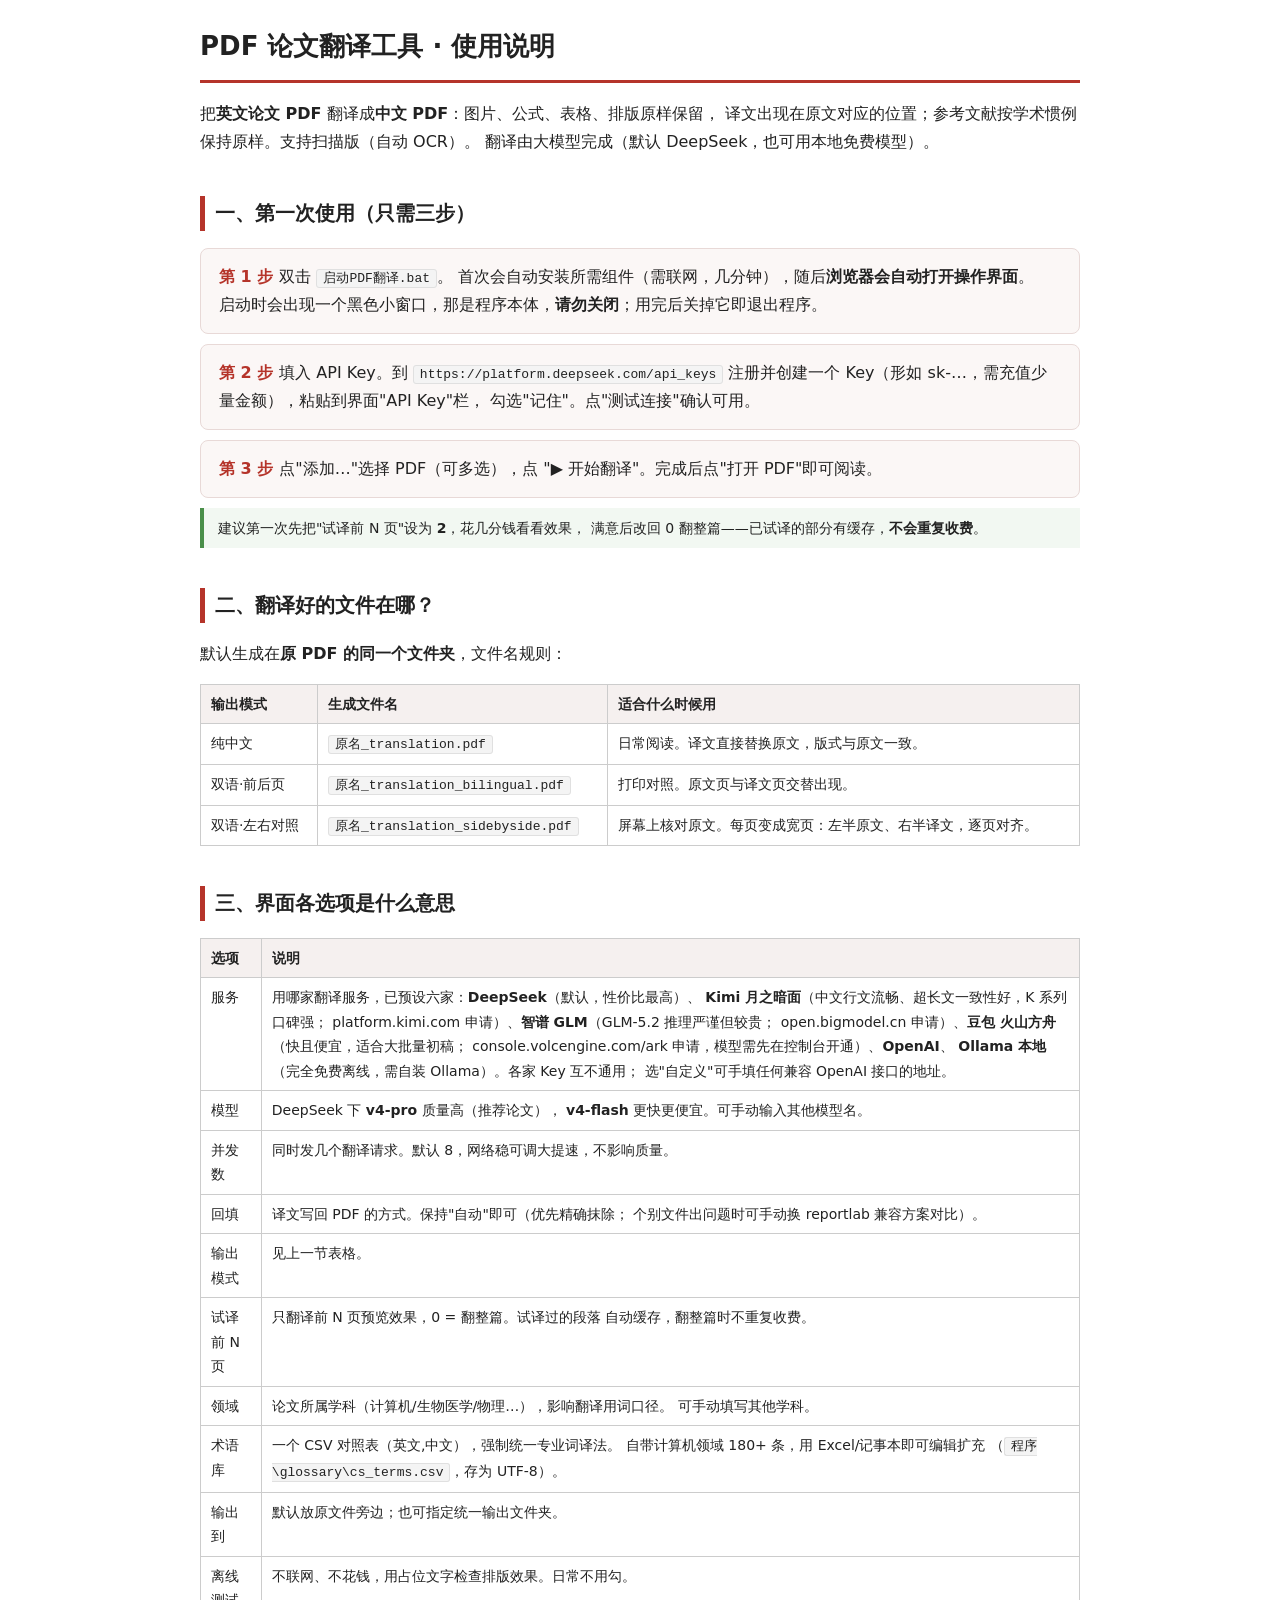
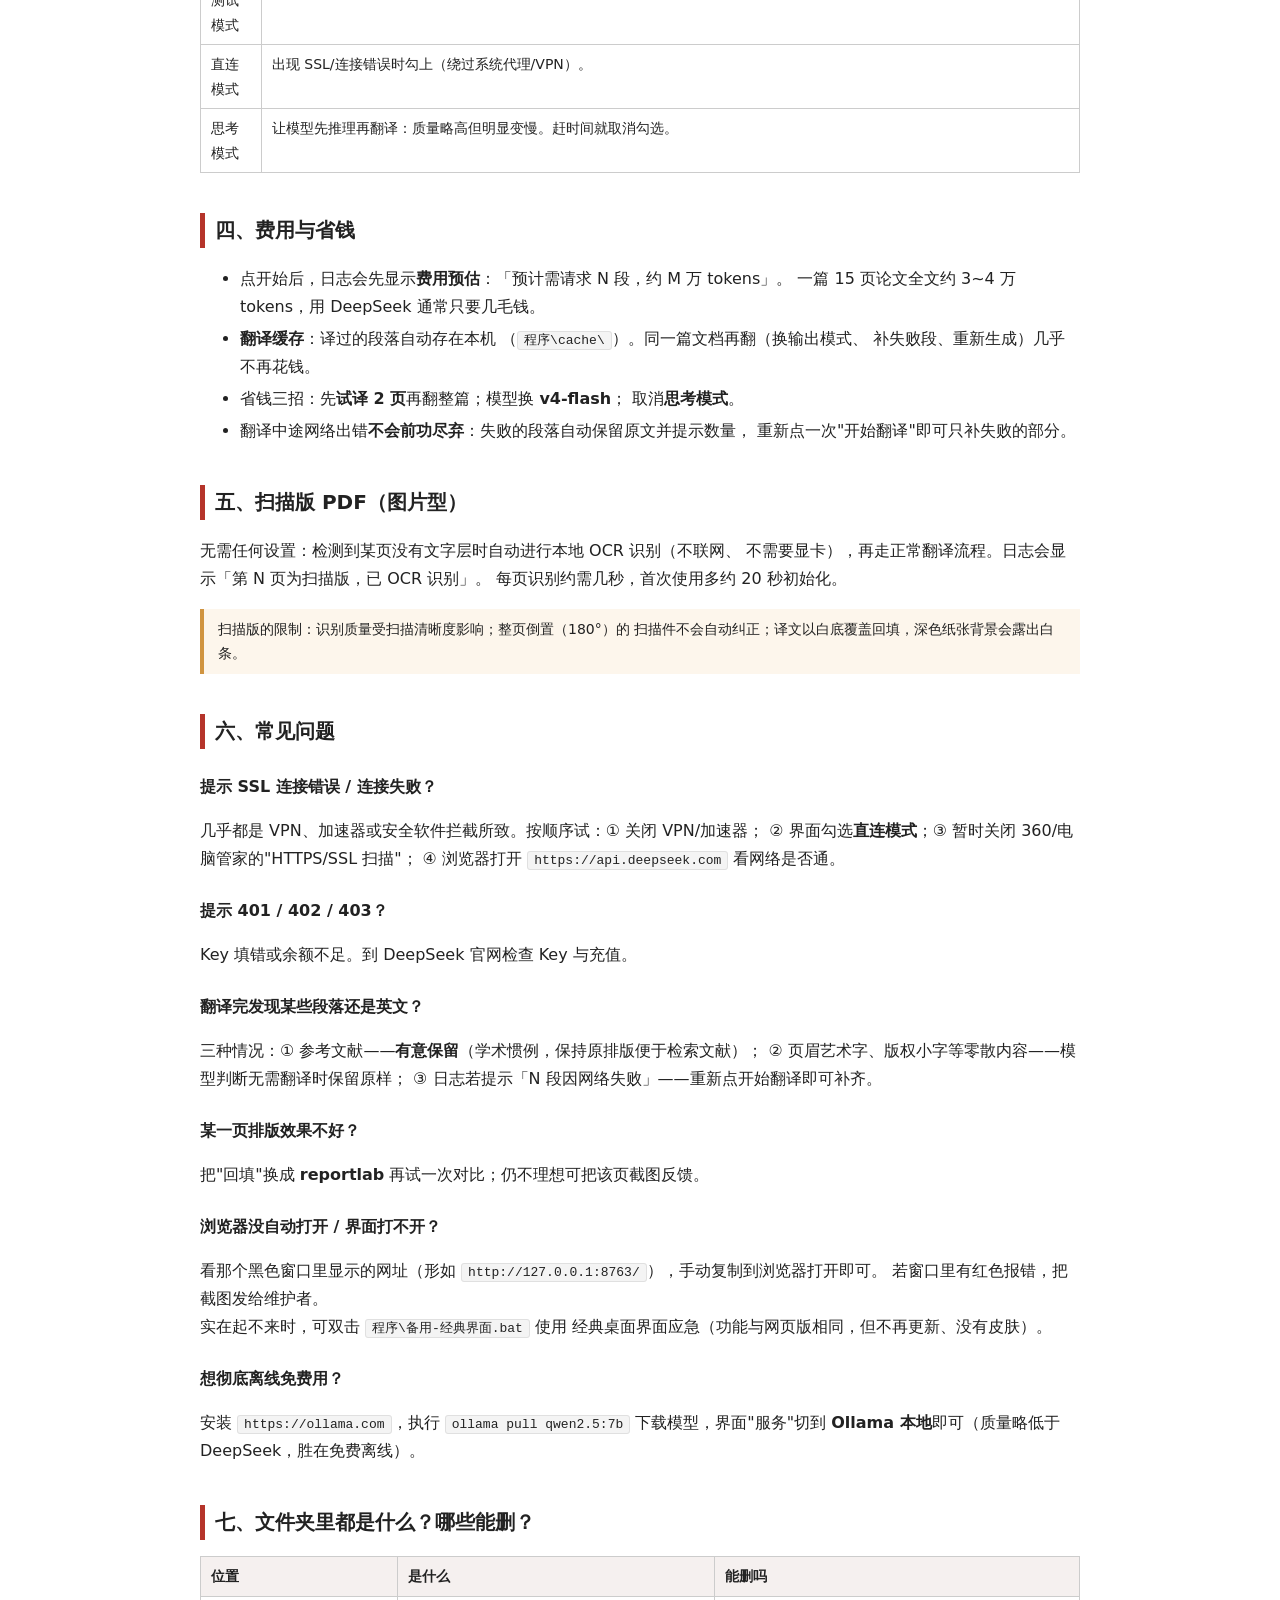
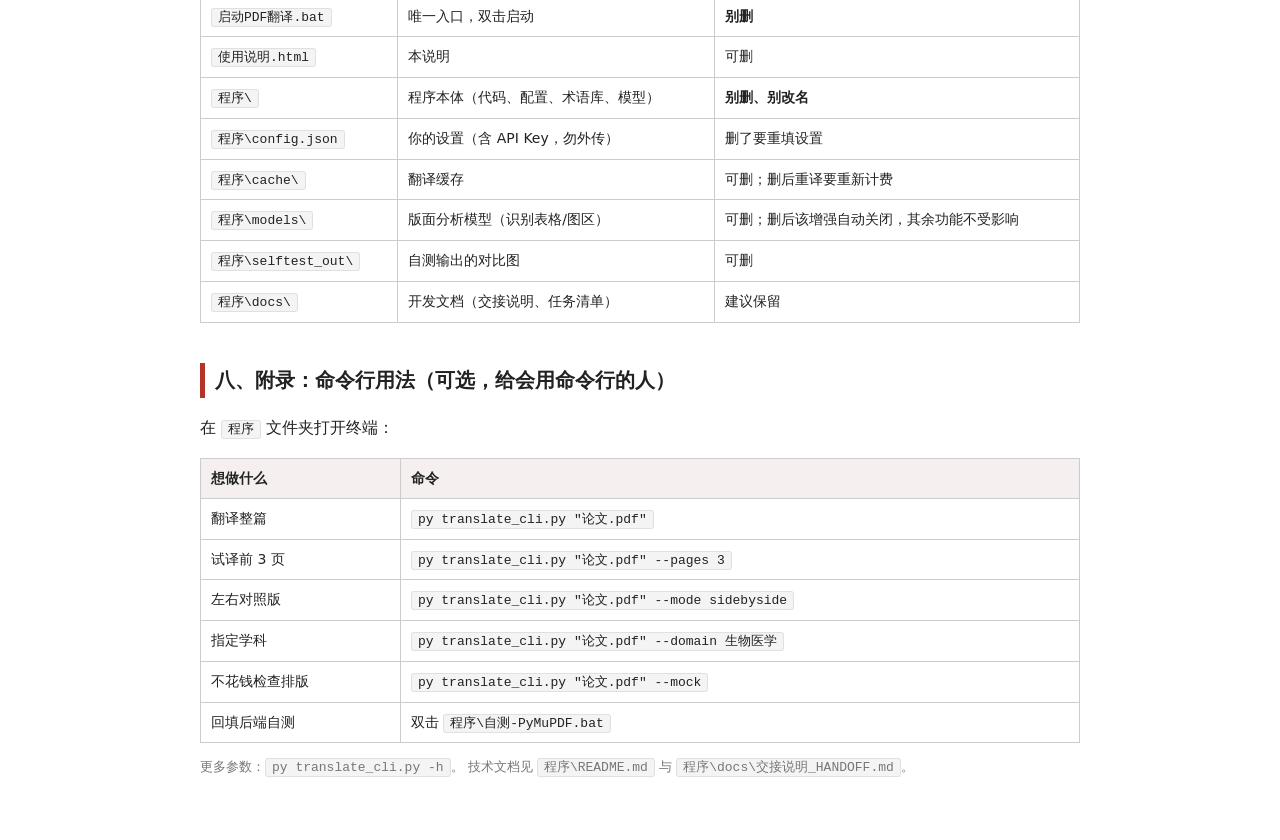
==== 使用说明.html @ 3b9aeed4 "初始提交：PDF 论文翻译工具（八轮迭代成果） 英文论文 PDF → 中文，保留图片/公式/表格/排版。  核心能力： - 双回填后端：PyMuPDF 精确抹除（首选）+ reportlab 覆盖（兜" ====
<!DOCTYPE html>
<html lang="zh-CN">
<head>
<meta charset="UTF-8">
<title>PDF 论文翻译工具 · 使用说明</title>
<style>
  body { font-family: "Microsoft YaHei UI", "Microsoft YaHei", system-ui, sans-serif;
         max-width: 880px; margin: 24px auto 80px; padding: 0 20px;
         color: #222; line-height: 1.75; }
  h1 { font-size: 26px; border-bottom: 3px solid #b5342a; padding-bottom: 10px; }
  h2 { font-size: 20px; margin-top: 40px; border-left: 5px solid #b5342a;
       padding-left: 10px; }
  h3 { font-size: 16px; margin-top: 24px; }
  table { border-collapse: collapse; width: 100%; margin: 12px 0; font-size: 14px; }
  th, td { border: 1px solid #ccc; padding: 7px 10px; text-align: left;
           vertical-align: top; }
  th { background: #f5f0ef; white-space: nowrap; }
  code, .path { background: #f4f4f4; border: 1px solid #e0e0e0; border-radius: 3px;
         padding: 1px 6px; font-family: Consolas, monospace; font-size: 13px; }
  .step { background: #fbf7f6; border: 1px solid #e8d9d7; border-radius: 8px;
          padding: 14px 18px; margin: 10px 0; }
  .step b.n { color: #b5342a; margin-right: 6px; }
  .tip { background: #f2f8f2; border-left: 4px solid #4a8f4a; padding: 8px 14px;
         margin: 10px 0; font-size: 14px; }
  .warn { background: #fdf6ec; border-left: 4px solid #d09440; padding: 8px 14px;
          margin: 10px 0; font-size: 14px; }
  .muted { color: #777; font-size: 13px; }
  li { margin: 4px 0; }
</style>
</head>
<body>

<h1>PDF 论文翻译工具 · 使用说明</h1>
<p>把<b>英文论文 PDF</b> 翻译成<b>中文 PDF</b>：图片、公式、表格、排版原样保留，
译文出现在原文对应的位置；参考文献按学术惯例保持原样。支持扫描版（自动 OCR）。
翻译由大模型完成（默认 DeepSeek，也可用本地免费模型）。</p>

<h2>一、第一次使用（只需三步）</h2>
<div class="step"><b class="n">第 1 步</b>双击 <span class="path">启动PDF翻译.bat</span>。
首次会自动安装所需组件（需联网，几分钟），随后<b>浏览器会自动打开操作界面</b>。
<br>启动时会出现一个黑色小窗口，那是程序本体，<b>请勿关闭</b>；用完后关掉它即退出程序。</div>
<div class="step"><b class="n">第 2 步</b>填入 API Key。到
<span class="path">https://platform.deepseek.com/api_keys</span>
注册并创建一个 Key（形如 sk-…，需充值少量金额），粘贴到界面"API Key"栏，
勾选"记住"。点"测试连接"确认可用。</div>
<div class="step"><b class="n">第 3 步</b>点"添加…"选择 PDF（可多选），点
"▶ 开始翻译"。完成后点"打开 PDF"即可阅读。</div>
<div class="tip">建议第一次先把"试译前 N 页"设为 <b>2</b>，花几分钱看看效果，
满意后改回 0 翻整篇——已试译的部分有缓存，<b>不会重复收费</b>。</div>

<h2>二、翻译好的文件在哪？</h2>
<p>默认生成在<b>原 PDF 的同一个文件夹</b>，文件名规则：</p>
<table>
<tr><th>输出模式</th><th>生成文件名</th><th>适合什么时候用</th></tr>
<tr><td>纯中文</td><td><code>原名_translation.pdf</code></td>
    <td>日常阅读。译文直接替换原文，版式与原文一致。</td></tr>
<tr><td>双语·前后页</td><td><code>原名_translation_bilingual.pdf</code></td>
    <td>打印对照。原文页与译文页交替出现。</td></tr>
<tr><td>双语·左右对照</td><td><code>原名_translation_sidebyside.pdf</code></td>
    <td>屏幕上核对原文。每页变成宽页：左半原文、右半译文，逐页对齐。</td></tr>
</table>

<h2>三、界面各选项是什么意思</h2>
<table>
<tr><th>选项</th><th>说明</th></tr>
<tr><td>服务</td><td>用哪家翻译服务，已预设六家：<b>DeepSeek</b>（默认，性价比最高）、
<b>Kimi 月之暗面</b>（中文行文流畅、超长文一致性好，K 系列口碑强；
platform.kimi.com 申请）、<b>智谱 GLM</b>（GLM-5.2 推理严谨但较贵；
open.bigmodel.cn 申请）、<b>豆包 火山方舟</b>（快且便宜，适合大批量初稿；
console.volcengine.com/ark 申请，模型需先在控制台开通）、<b>OpenAI</b>、
<b>Ollama 本地</b>（完全免费离线，需自装 Ollama）。各家 Key 互不通用；
选"自定义"可手填任何兼容 OpenAI 接口的地址。</td></tr>
<tr><td>模型</td><td>DeepSeek 下 <b>v4-pro</b> 质量高（推荐论文），
<b>v4-flash</b> 更快更便宜。可手动输入其他模型名。</td></tr>
<tr><td>并发数</td><td>同时发几个翻译请求。默认 8，网络稳可调大提速，不影响质量。</td></tr>
<tr><td>回填</td><td>译文写回 PDF 的方式。保持"自动"即可（优先精确抹除；
个别文件出问题时可手动换 reportlab 兼容方案对比）。</td></tr>
<tr><td>输出模式</td><td>见上一节表格。</td></tr>
<tr><td>试译前 N 页</td><td>只翻译前 N 页预览效果，0 = 翻整篇。试译过的段落
自动缓存，翻整篇时不重复收费。</td></tr>
<tr><td>领域</td><td>论文所属学科（计算机/生物医学/物理…），影响翻译用词口径。
可手动填写其他学科。</td></tr>
<tr><td>术语库</td><td>一个 CSV 对照表（英文,中文），强制统一专业词译法。
自带计算机领域 180+ 条，用 Excel/记事本即可编辑扩充
（<span class="path">程序\glossary\cs_terms.csv</span>，存为 UTF-8）。</td></tr>
<tr><td>输出到</td><td>默认放原文件旁边；也可指定统一输出文件夹。</td></tr>
<tr><td>离线测试模式</td><td>不联网、不花钱，用占位文字检查排版效果。日常不用勾。</td></tr>
<tr><td>直连模式</td><td>出现 SSL/连接错误时勾上（绕过系统代理/VPN）。</td></tr>
<tr><td>思考模式</td><td>让模型先推理再翻译：质量略高但明显变慢。赶时间就取消勾选。</td></tr>
</table>

<h2>四、费用与省钱</h2>
<ul>
<li>点开始后，日志会先显示<b>费用预估</b>：「预计需请求 N 段，约 M 万 tokens」。
一篇 15 页论文全文约 3~4 万 tokens，用 DeepSeek 通常只要几毛钱。</li>
<li><b>翻译缓存</b>：译过的段落自动存在本机
（<span class="path">程序\cache\</span>）。同一篇文档再翻（换输出模式、
补失败段、重新生成）几乎不再花钱。</li>
<li>省钱三招：先<b>试译 2 页</b>再翻整篇；模型换 <b>v4-flash</b>；
取消<b>思考模式</b>。</li>
<li>翻译中途网络出错<b>不会前功尽弃</b>：失败的段落自动保留原文并提示数量，
重新点一次"开始翻译"即可只补失败的部分。</li>
</ul>

<h2>五、扫描版 PDF（图片型）</h2>
<p>无需任何设置：检测到某页没有文字层时自动进行本地 OCR 识别（不联网、
不需要显卡），再走正常翻译流程。日志会显示「第 N 页为扫描版，已 OCR 识别」。
每页识别约需几秒，首次使用多约 20 秒初始化。</p>
<div class="warn">扫描版的限制：识别质量受扫描清晰度影响；整页倒置（180°）的
扫描件不会自动纠正；译文以白底覆盖回填，深色纸张背景会露出白条。</div>

<h2>六、常见问题</h2>
<h3>提示 SSL 连接错误 / 连接失败？</h3>
<p>几乎都是 VPN、加速器或安全软件拦截所致。按顺序试：① 关闭 VPN/加速器；
② 界面勾选<b>直连模式</b>；③ 暂时关闭 360/电脑管家的"HTTPS/SSL 扫描"；
④ 浏览器打开 <span class="path">https://api.deepseek.com</span> 看网络是否通。</p>
<h3>提示 401 / 402 / 403？</h3>
<p>Key 填错或余额不足。到 DeepSeek 官网检查 Key 与充值。</p>
<h3>翻译完发现某些段落还是英文？</h3>
<p>三种情况：① 参考文献——<b>有意保留</b>（学术惯例，保持原排版便于检索文献）；
② 页眉艺术字、版权小字等零散内容——模型判断无需翻译时保留原样；
③ 日志若提示「N 段因网络失败」——重新点开始翻译即可补齐。</p>
<h3>某一页排版效果不好？</h3>
<p>把"回填"换成 <b>reportlab</b> 再试一次对比；仍不理想可把该页截图反馈。</p>
<h3>浏览器没自动打开 / 界面打不开？</h3>
<p>看那个黑色窗口里显示的网址（形如
<span class="path">http://127.0.0.1:8763/</span>），手动复制到浏览器打开即可。
若窗口里有红色报错，把截图发给维护者。<br>
实在起不来时，可双击 <span class="path">程序\备用-经典界面.bat</span> 使用
经典桌面界面应急（功能与网页版相同，但不再更新、没有皮肤）。</p>
<h3>想彻底离线免费用？</h3>
<p>安装 <span class="path">https://ollama.com</span>，执行
<code>ollama pull qwen2.5:7b</code> 下载模型，界面"服务"切到
<b>Ollama 本地</b>即可（质量略低于 DeepSeek，胜在免费离线）。</p>

<h2>七、文件夹里都是什么？哪些能删？</h2>
<table>
<tr><th>位置</th><th>是什么</th><th>能删吗</th></tr>
<tr><td><span class="path">启动PDF翻译.bat</span></td><td>唯一入口，双击启动</td><td><b>别删</b></td></tr>
<tr><td><span class="path">使用说明.html</span></td><td>本说明</td><td>可删</td></tr>
<tr><td><span class="path">程序\</span></td><td>程序本体（代码、配置、术语库、模型）</td><td><b>别删、别改名</b></td></tr>
<tr><td><span class="path">程序\config.json</span></td><td>你的设置（含 API Key，勿外传）</td><td>删了要重填设置</td></tr>
<tr><td><span class="path">程序\cache\</span></td><td>翻译缓存</td><td>可删；删后重译要重新计费</td></tr>
<tr><td><span class="path">程序\models\</span></td><td>版面分析模型（识别表格/图区）</td><td>可删；删后该增强自动关闭，其余功能不受影响</td></tr>
<tr><td><span class="path">程序\selftest_out\</span></td><td>自测输出的对比图</td><td>可删</td></tr>
<tr><td><span class="path">程序\docs\</span></td><td>开发文档（交接说明、任务清单）</td><td>建议保留</td></tr>
</table>

<h2>八、附录：命令行用法（可选，给会用命令行的人）</h2>
<p>在 <span class="path">程序</span> 文件夹打开终端：</p>
<table>
<tr><th>想做什么</th><th>命令</th></tr>
<tr><td>翻译整篇</td><td><code>py translate_cli.py "论文.pdf"</code></td></tr>
<tr><td>试译前 3 页</td><td><code>py translate_cli.py "论文.pdf" --pages 3</code></td></tr>
<tr><td>左右对照版</td><td><code>py translate_cli.py "论文.pdf" --mode sidebyside</code></td></tr>
<tr><td>指定学科</td><td><code>py translate_cli.py "论文.pdf" --domain 生物医学</code></td></tr>
<tr><td>不花钱检查排版</td><td><code>py translate_cli.py "论文.pdf" --mock</code></td></tr>
<tr><td>回填后端自测</td><td>双击 <span class="path">程序\自测-PyMuPDF.bat</span></td></tr>
</table>
<p class="muted">更多参数：<code>py translate_cli.py -h</code>。
技术文档见 <span class="path">程序\README.md</span> 与
<span class="path">程序\docs\交接说明_HANDOFF.md</span>。</p>

</body>
</html>
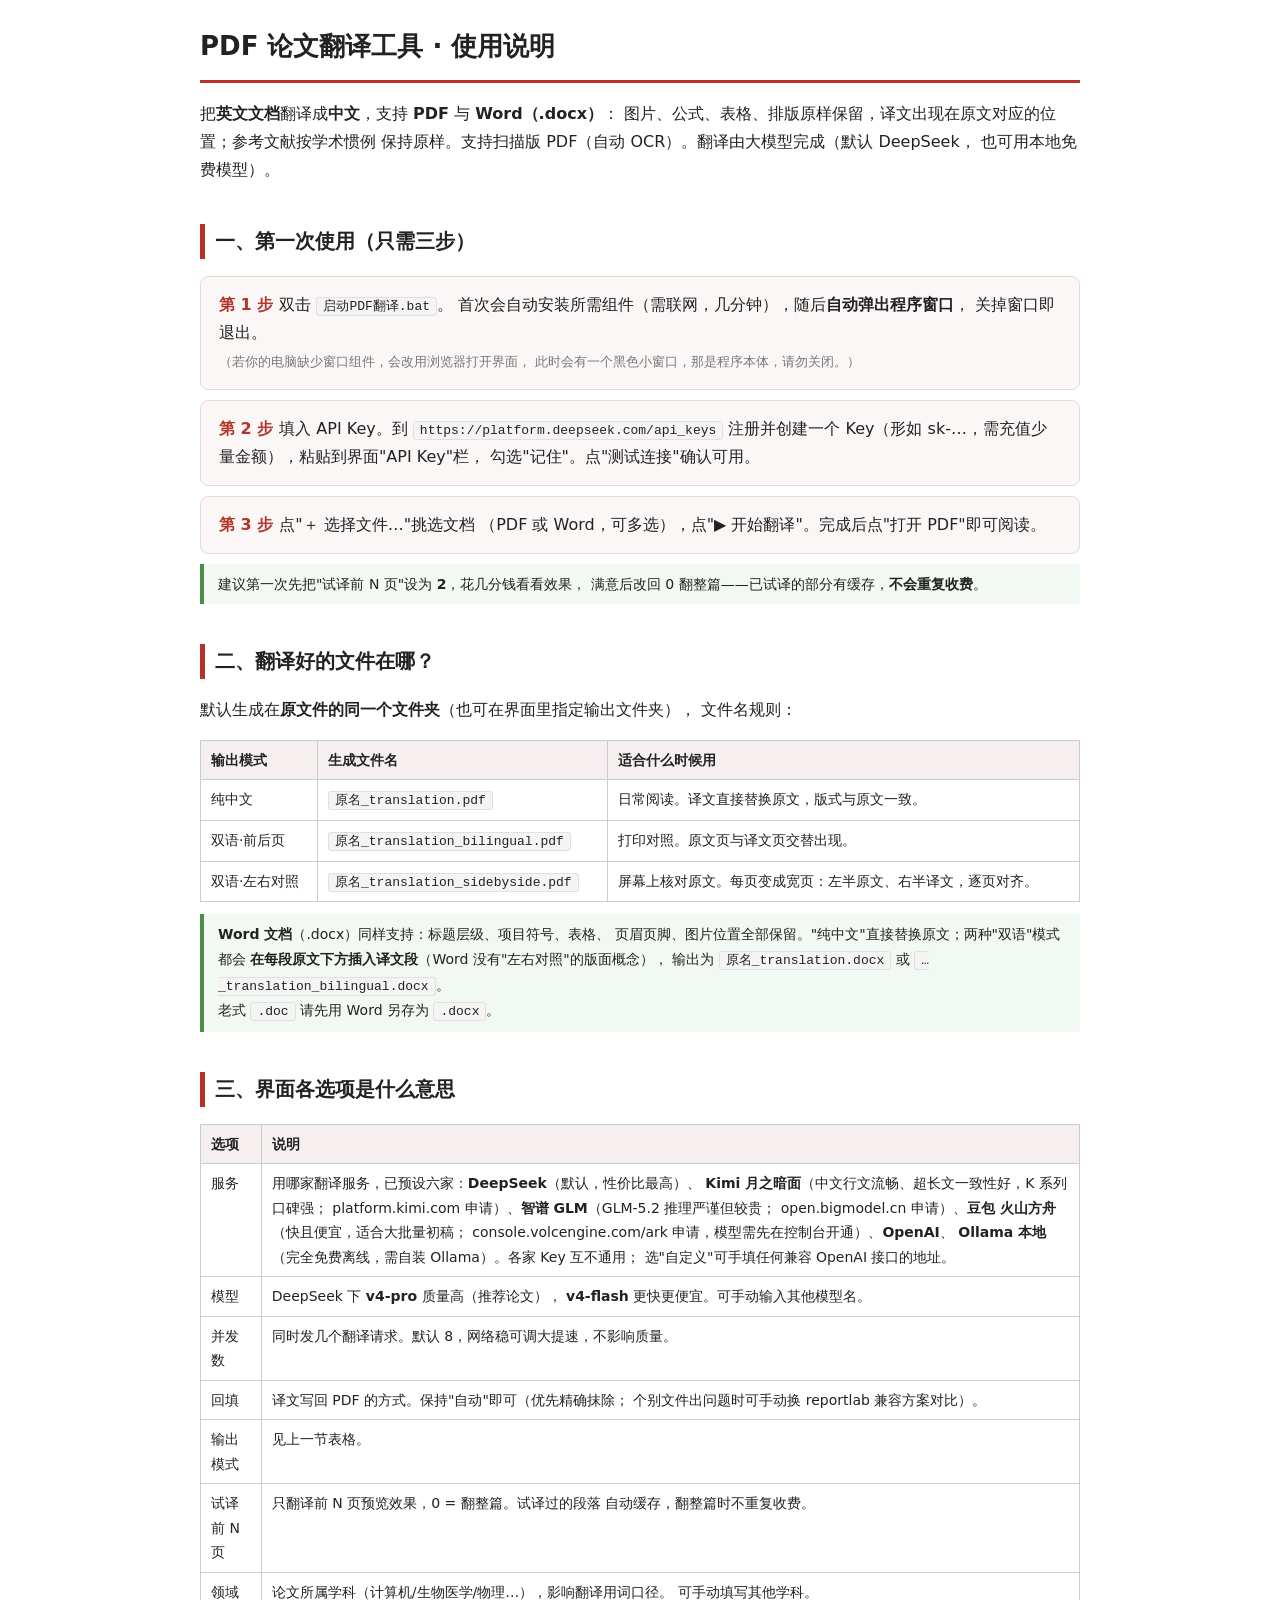
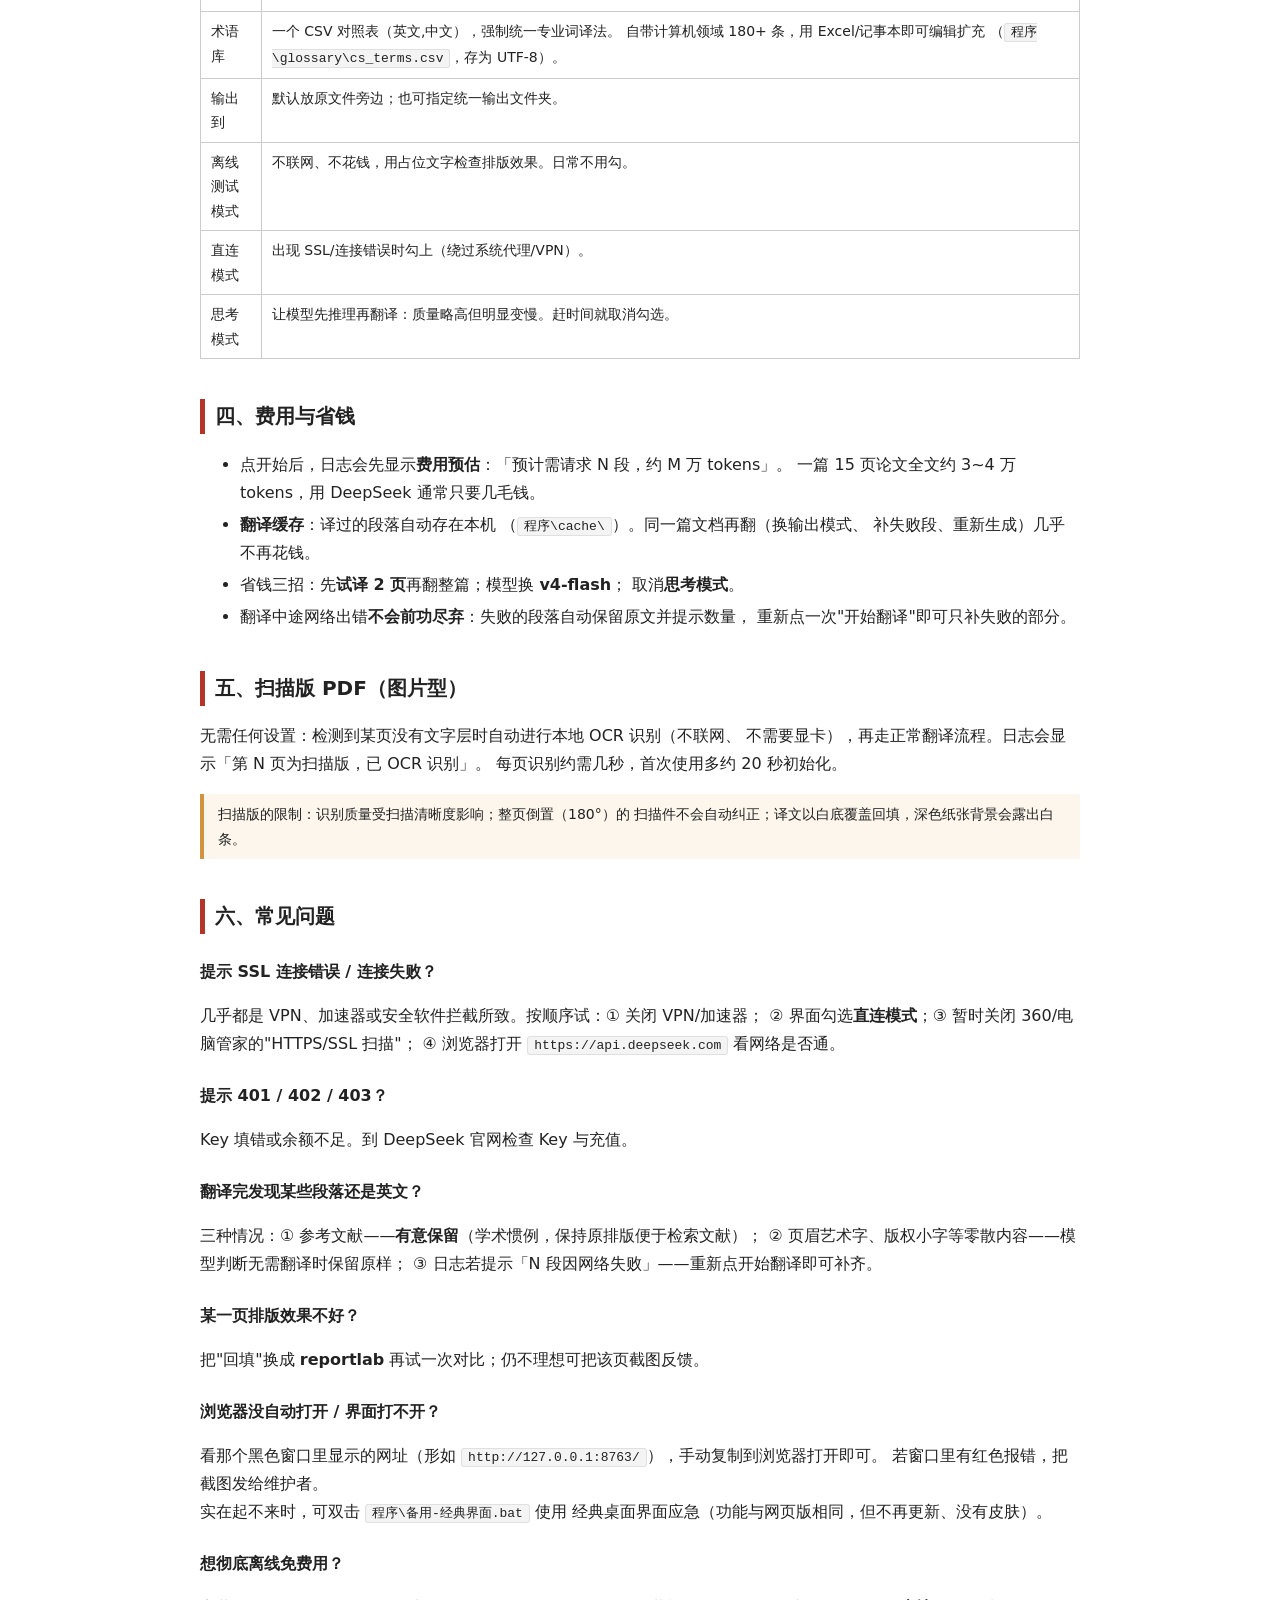
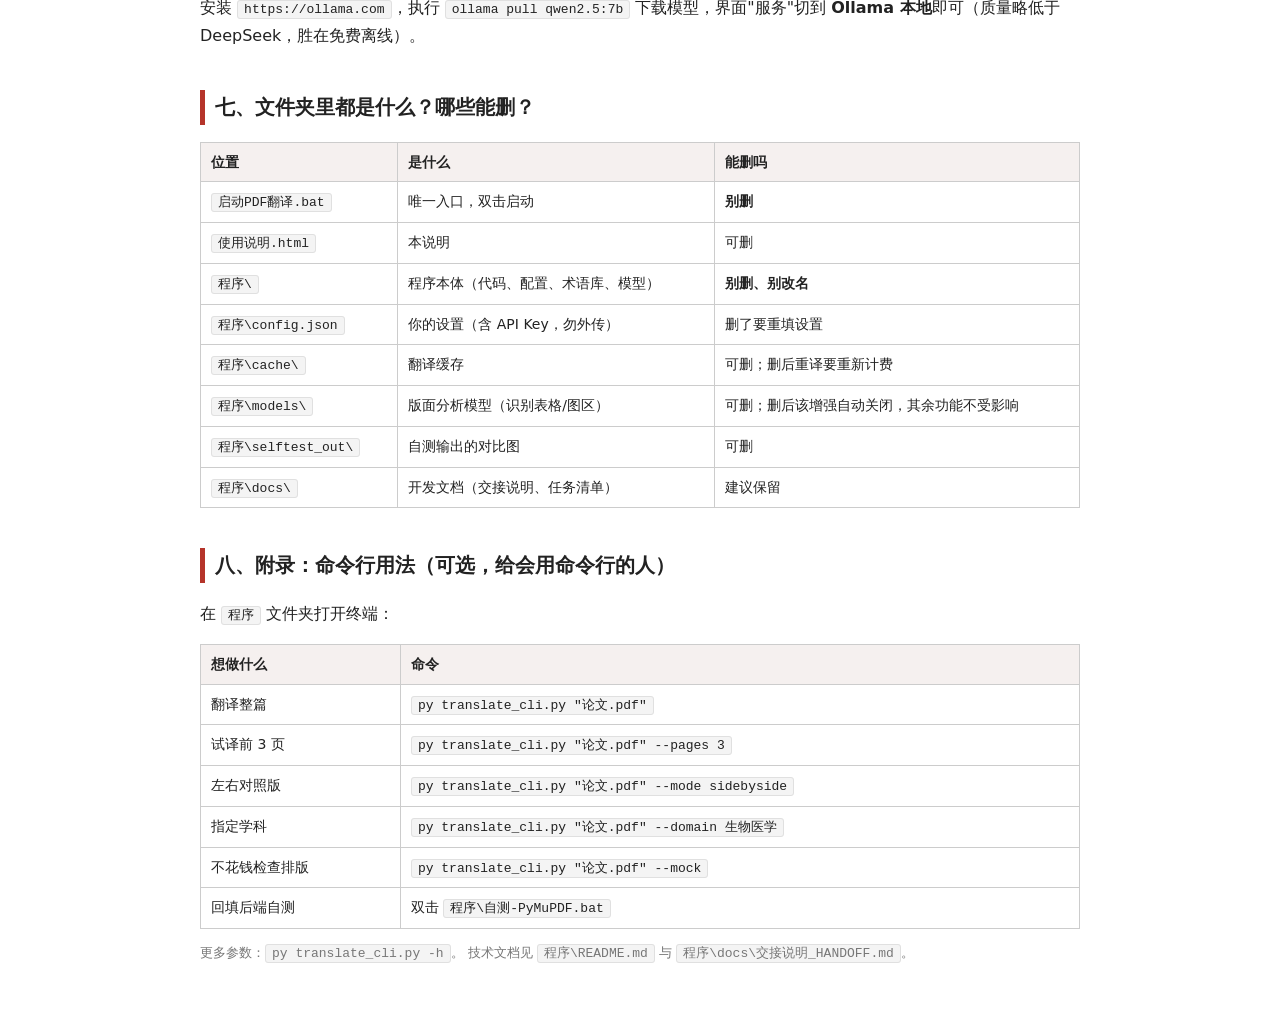
==== commit 96613a44: "原生应用窗口（C2）+ 文档同步 - webui.py 支持 pywebview 原生窗口（无地址栏/无控制台），失败自动回退浏览器；   --browser 可强制浏览器模式便于调试 - 启动器：装" ====
--- a/使用说明.html
+++ b/使用说明.html
@@ -31,25 +31,29 @@
 <body>
 
 <h1>PDF 论文翻译工具 · 使用说明</h1>
-<p>把<b>英文论文 PDF</b> 翻译成<b>中文 PDF</b>：图片、公式、表格、排版原样保留，
-译文出现在原文对应的位置；参考文献按学术惯例保持原样。支持扫描版（自动 OCR）。
-翻译由大模型完成（默认 DeepSeek，也可用本地免费模型）。</p>
+<p>把<b>英文文档</b>翻译成<b>中文</b>，支持 <b>PDF</b> 与 <b>Word（.docx）</b>：
+图片、公式、表格、排版原样保留，译文出现在原文对应的位置；参考文献按学术惯例
+保持原样。支持扫描版 PDF（自动 OCR）。翻译由大模型完成（默认 DeepSeek，
+也可用本地免费模型）。</p>
 
 <h2>一、第一次使用（只需三步）</h2>
 <div class="step"><b class="n">第 1 步</b>双击 <span class="path">启动PDF翻译.bat</span>。
-首次会自动安装所需组件（需联网，几分钟），随后<b>浏览器会自动打开操作界面</b>。
-<br>启动时会出现一个黑色小窗口，那是程序本体，<b>请勿关闭</b>；用完后关掉它即退出程序。</div>
+首次会自动安装所需组件（需联网，几分钟），随后<b>自动弹出程序窗口</b>，
+关掉窗口即退出。
+<br><span class="muted">（若你的电脑缺少窗口组件，会改用浏览器打开界面，
+此时会有一个黑色小窗口，那是程序本体，请勿关闭。）</span></div>
 <div class="step"><b class="n">第 2 步</b>填入 API Key。到
 <span class="path">https://platform.deepseek.com/api_keys</span>
 注册并创建一个 Key（形如 sk-…，需充值少量金额），粘贴到界面"API Key"栏，
 勾选"记住"。点"测试连接"确认可用。</div>
-<div class="step"><b class="n">第 3 步</b>点"添加…"选择 PDF（可多选），点
-"▶ 开始翻译"。完成后点"打开 PDF"即可阅读。</div>
+<div class="step"><b class="n">第 3 步</b>点"＋ 选择文件…"挑选文档
+（PDF 或 Word，可多选），点"▶ 开始翻译"。完成后点"打开 PDF"即可阅读。</div>
 <div class="tip">建议第一次先把"试译前 N 页"设为 <b>2</b>，花几分钱看看效果，
 满意后改回 0 翻整篇——已试译的部分有缓存，<b>不会重复收费</b>。</div>
 
 <h2>二、翻译好的文件在哪？</h2>
-<p>默认生成在<b>原 PDF 的同一个文件夹</b>，文件名规则：</p>
+<p>默认生成在<b>原文件的同一个文件夹</b>（也可在界面里指定输出文件夹），
+文件名规则：</p>
 <table>
 <tr><th>输出模式</th><th>生成文件名</th><th>适合什么时候用</th></tr>
 <tr><td>纯中文</td><td><code>原名_translation.pdf</code></td>
@@ -59,6 +63,11 @@
 <tr><td>双语·左右对照</td><td><code>原名_translation_sidebyside.pdf</code></td>
     <td>屏幕上核对原文。每页变成宽页：左半原文、右半译文，逐页对齐。</td></tr>
 </table>
+<div class="tip"><b>Word 文档</b>（.docx）同样支持：标题层级、项目符号、表格、
+页眉页脚、图片位置全部保留。"纯中文"直接替换原文；两种"双语"模式都会
+<b>在每段原文下方插入译文段</b>（Word 没有"左右对照"的版面概念），
+输出为 <code>原名_translation.docx</code> 或 <code>…_translation_bilingual.docx</code>。
+<br>老式 <code>.doc</code> 请先用 Word 另存为 <code>.docx</code>。</div>
 
 <h2>三、界面各选项是什么意思</h2>
 <table>
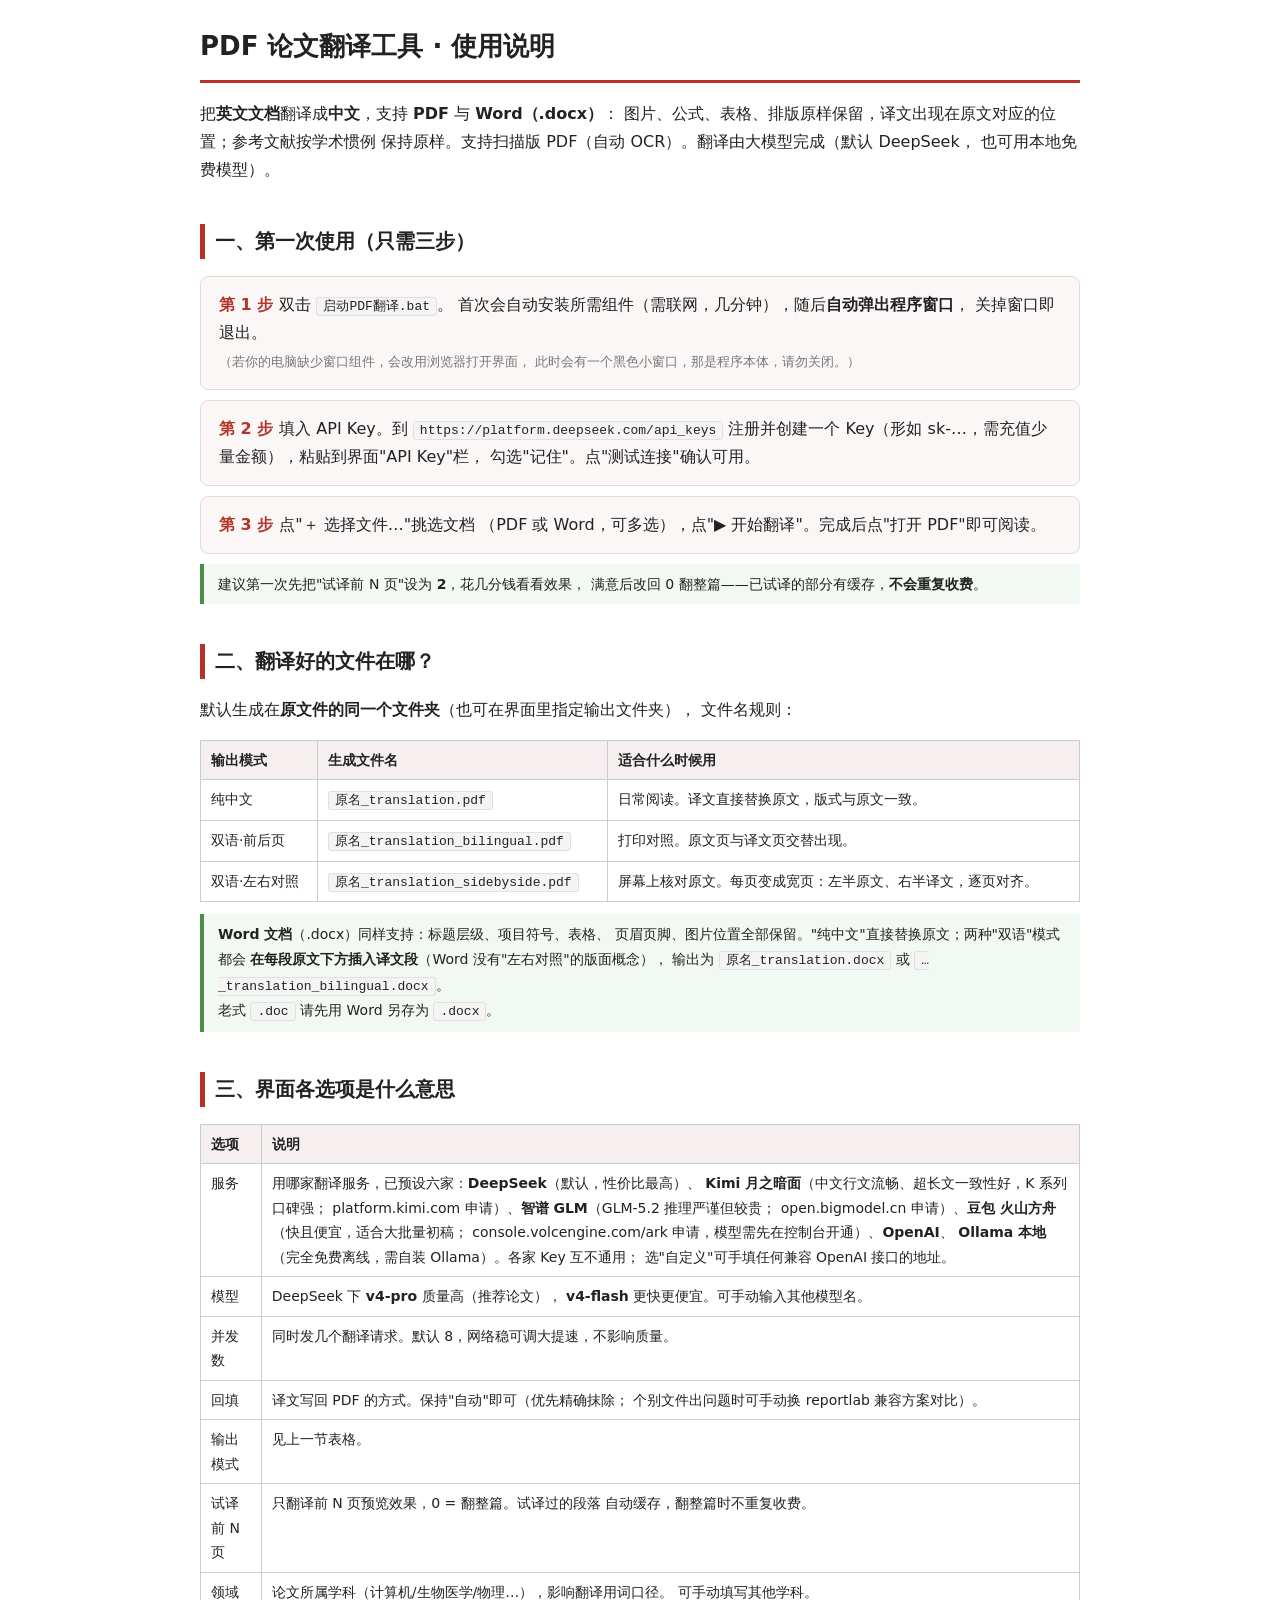
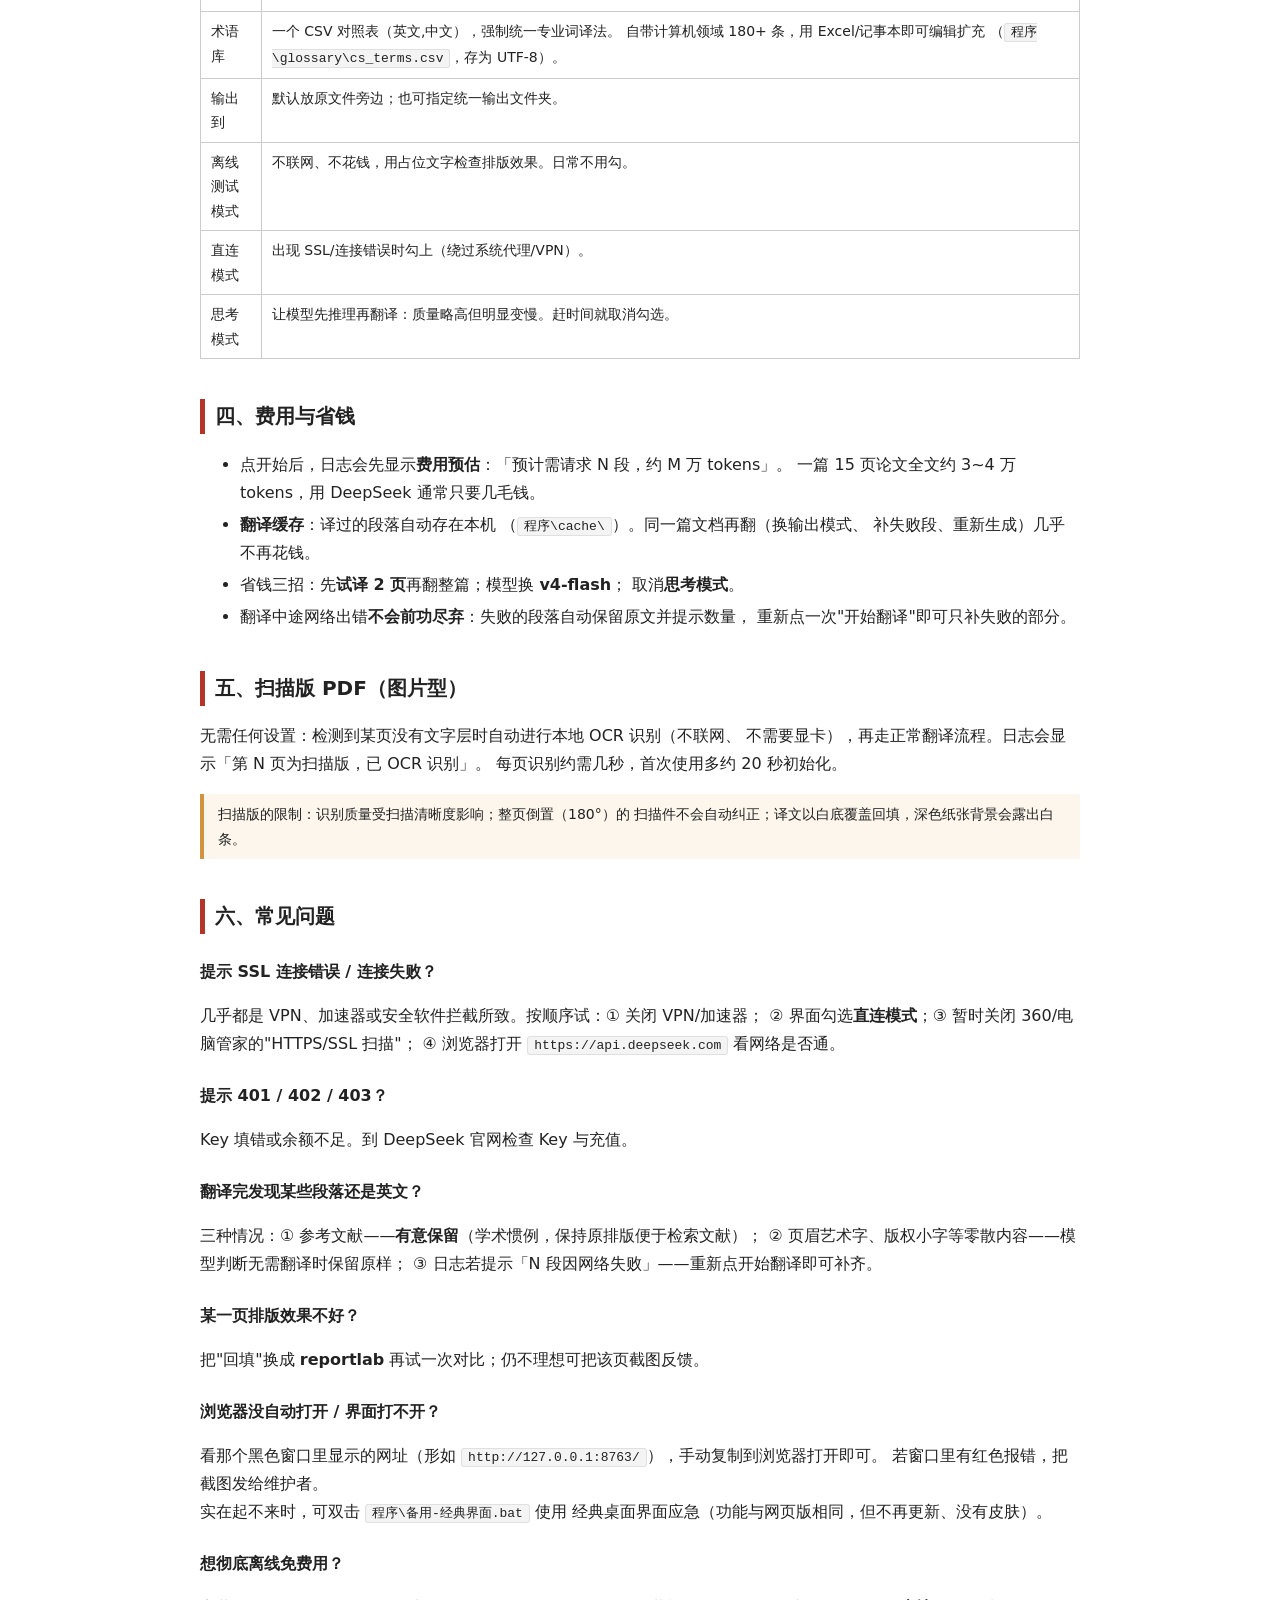
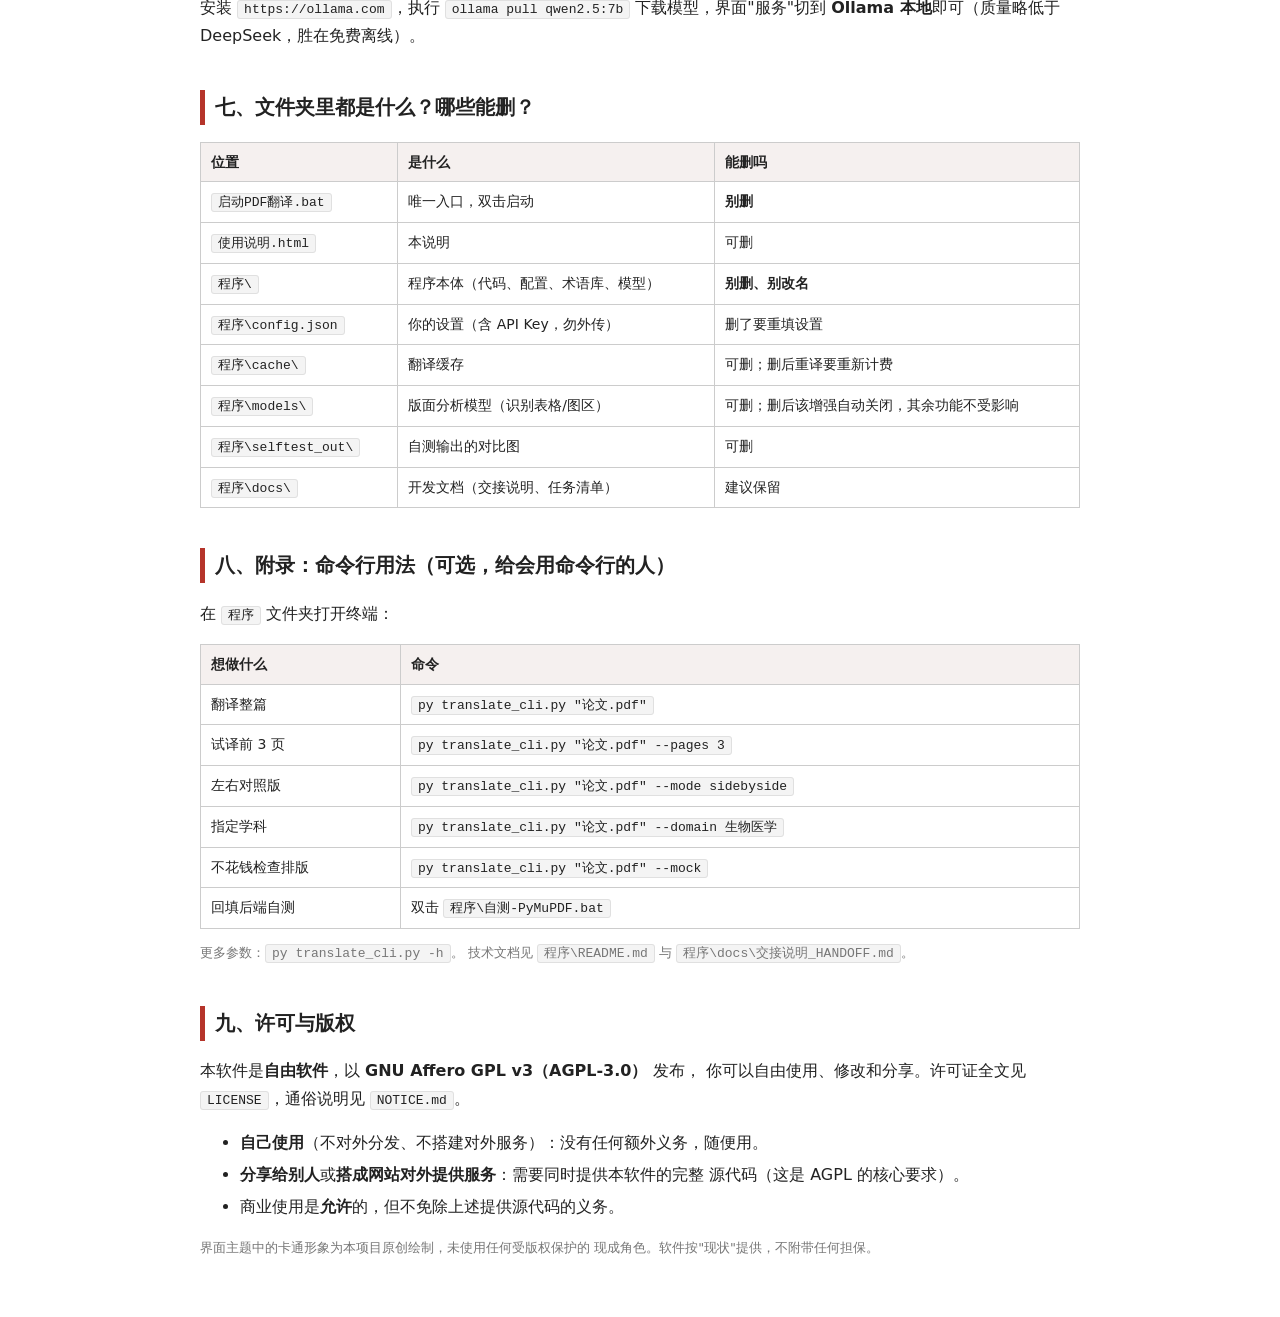
==== commit 9e240579: "采纳路线 A：以 AGPL-3.0 开源 许可证决策落地（此前阻塞 C1 打包与 D 系列变现）： - 新增 LICENSE（AGPL-3.0 官方全文，34.5KB，关键条款已校验） - 新增 NO" ====
--- a/使用说明.html
+++ b/使用说明.html
@@ -170,5 +170,18 @@
 技术文档见 <span class="path">程序\README.md</span> 与
 <span class="path">程序\docs\交接说明_HANDOFF.md</span>。</p>
 
+<h2>九、许可与版权</h2>
+<p>本软件是<b>自由软件</b>，以 <b>GNU Affero GPL v3（AGPL-3.0）</b> 发布，
+你可以自由使用、修改和分享。许可证全文见
+<span class="path">LICENSE</span>，通俗说明见 <span class="path">NOTICE.md</span>。</p>
+<ul>
+<li><b>自己使用</b>（不对外分发、不搭建对外服务）：没有任何额外义务，随便用。</li>
+<li><b>分享给别人</b>或<b>搭成网站对外提供服务</b>：需要同时提供本软件的完整
+源代码（这是 AGPL 的核心要求）。</li>
+<li>商业使用是<b>允许</b>的，但不免除上述提供源代码的义务。</li>
+</ul>
+<p class="muted">界面主题中的卡通形象为本项目原创绘制，未使用任何受版权保护的
+现成角色。软件按"现状"提供，不附带任何担保。</p>
+
 </body>
 </html>
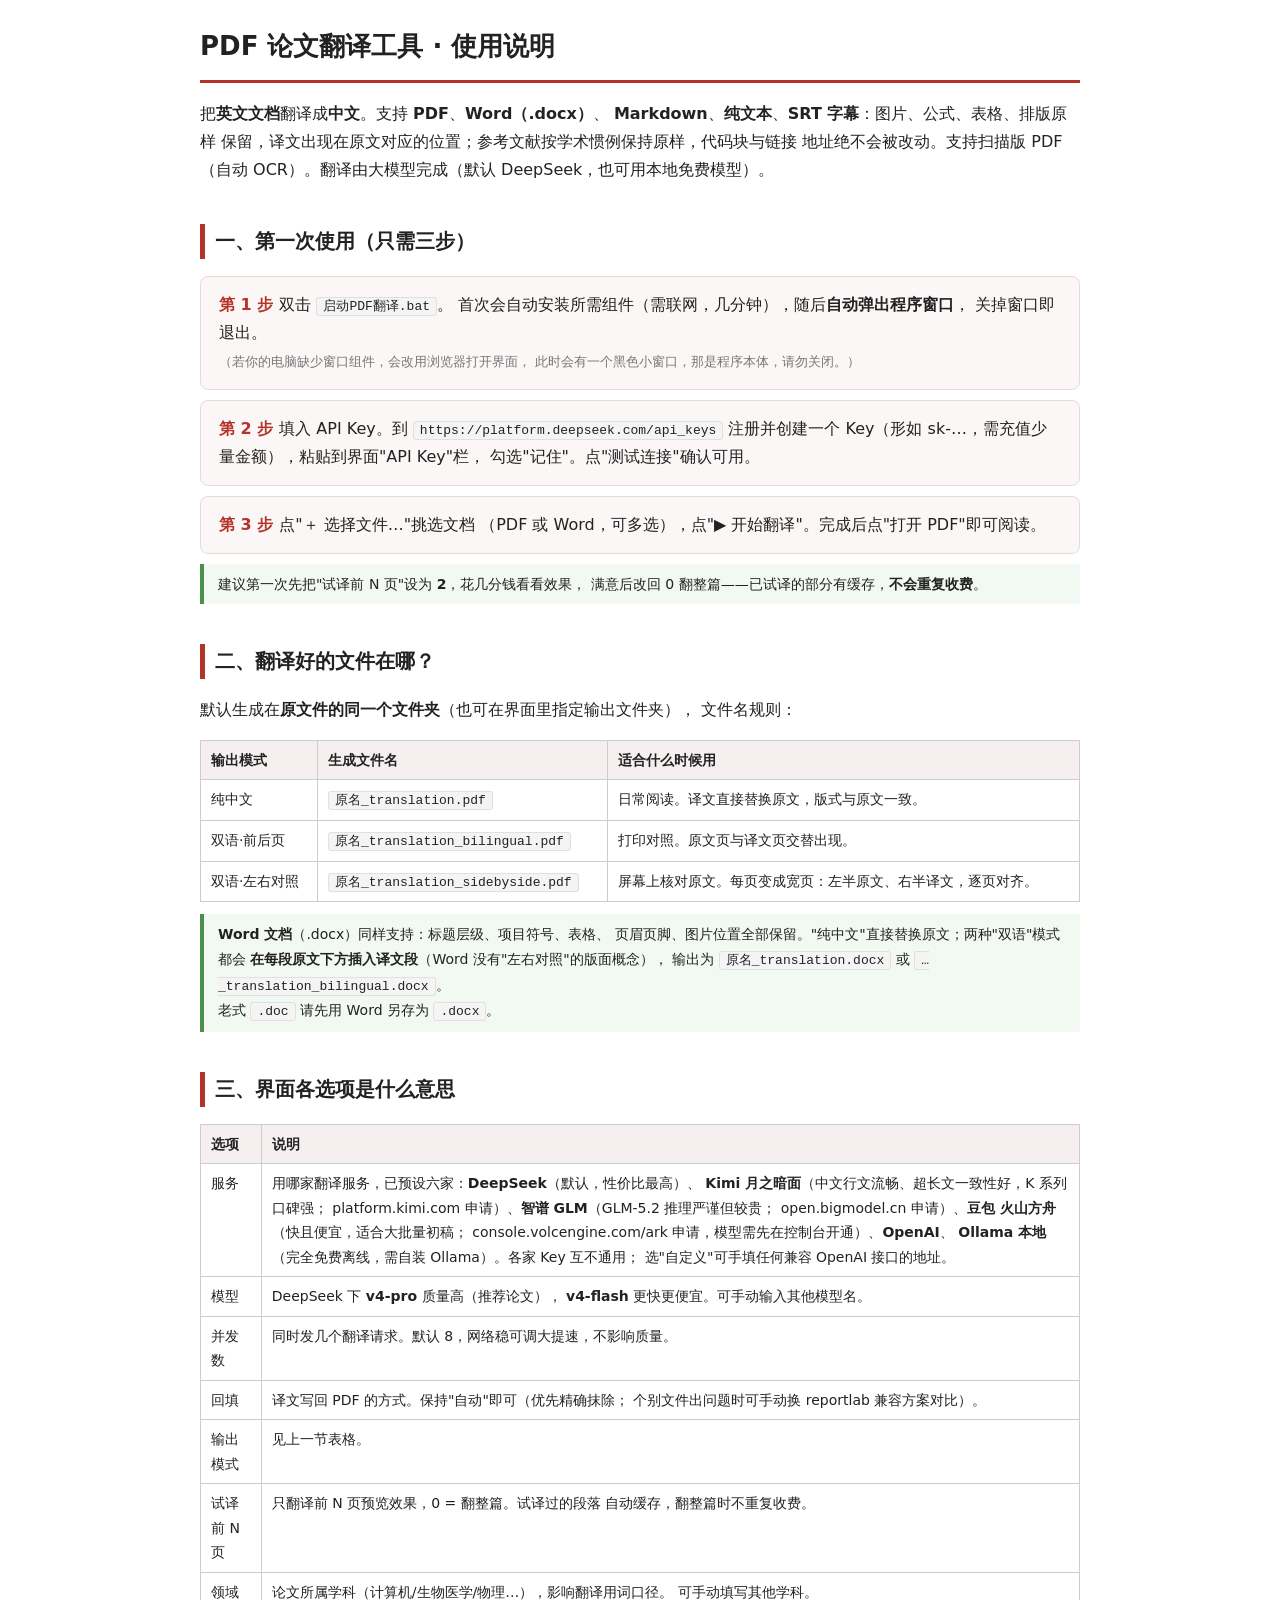
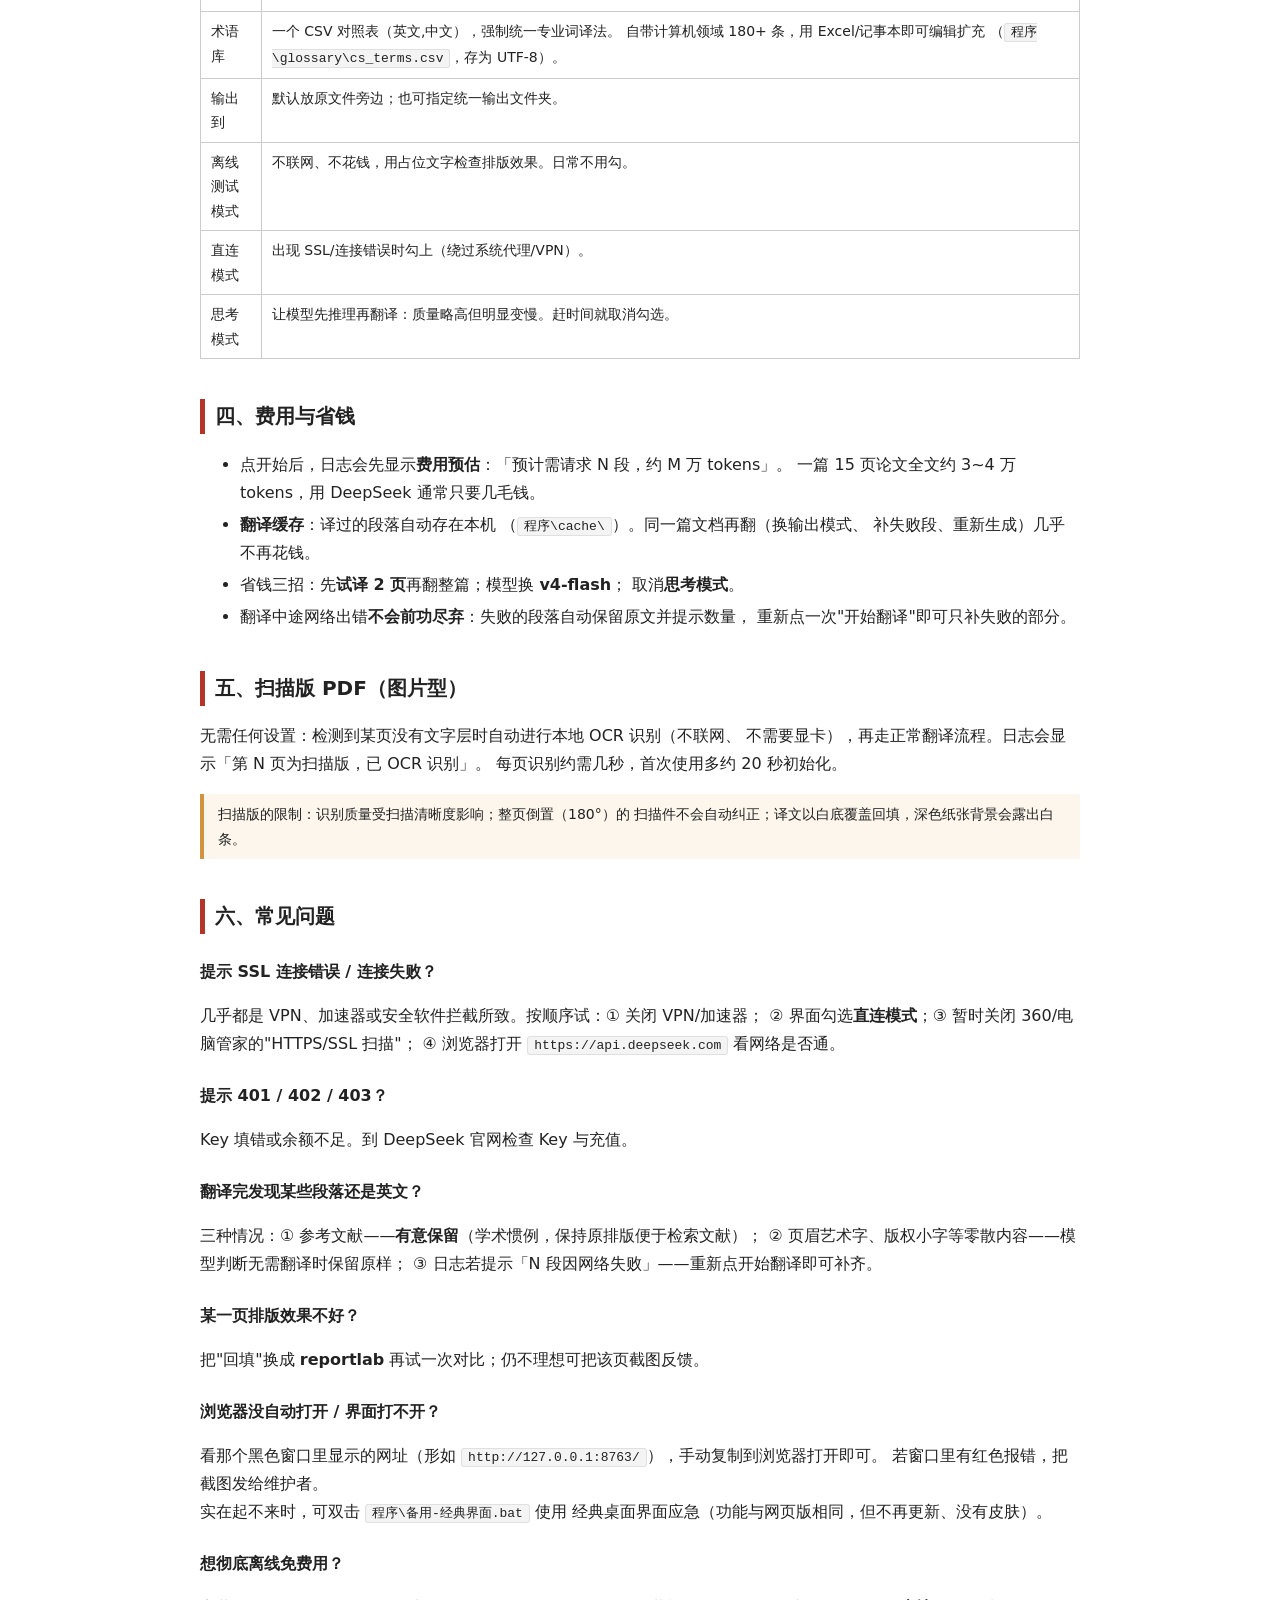
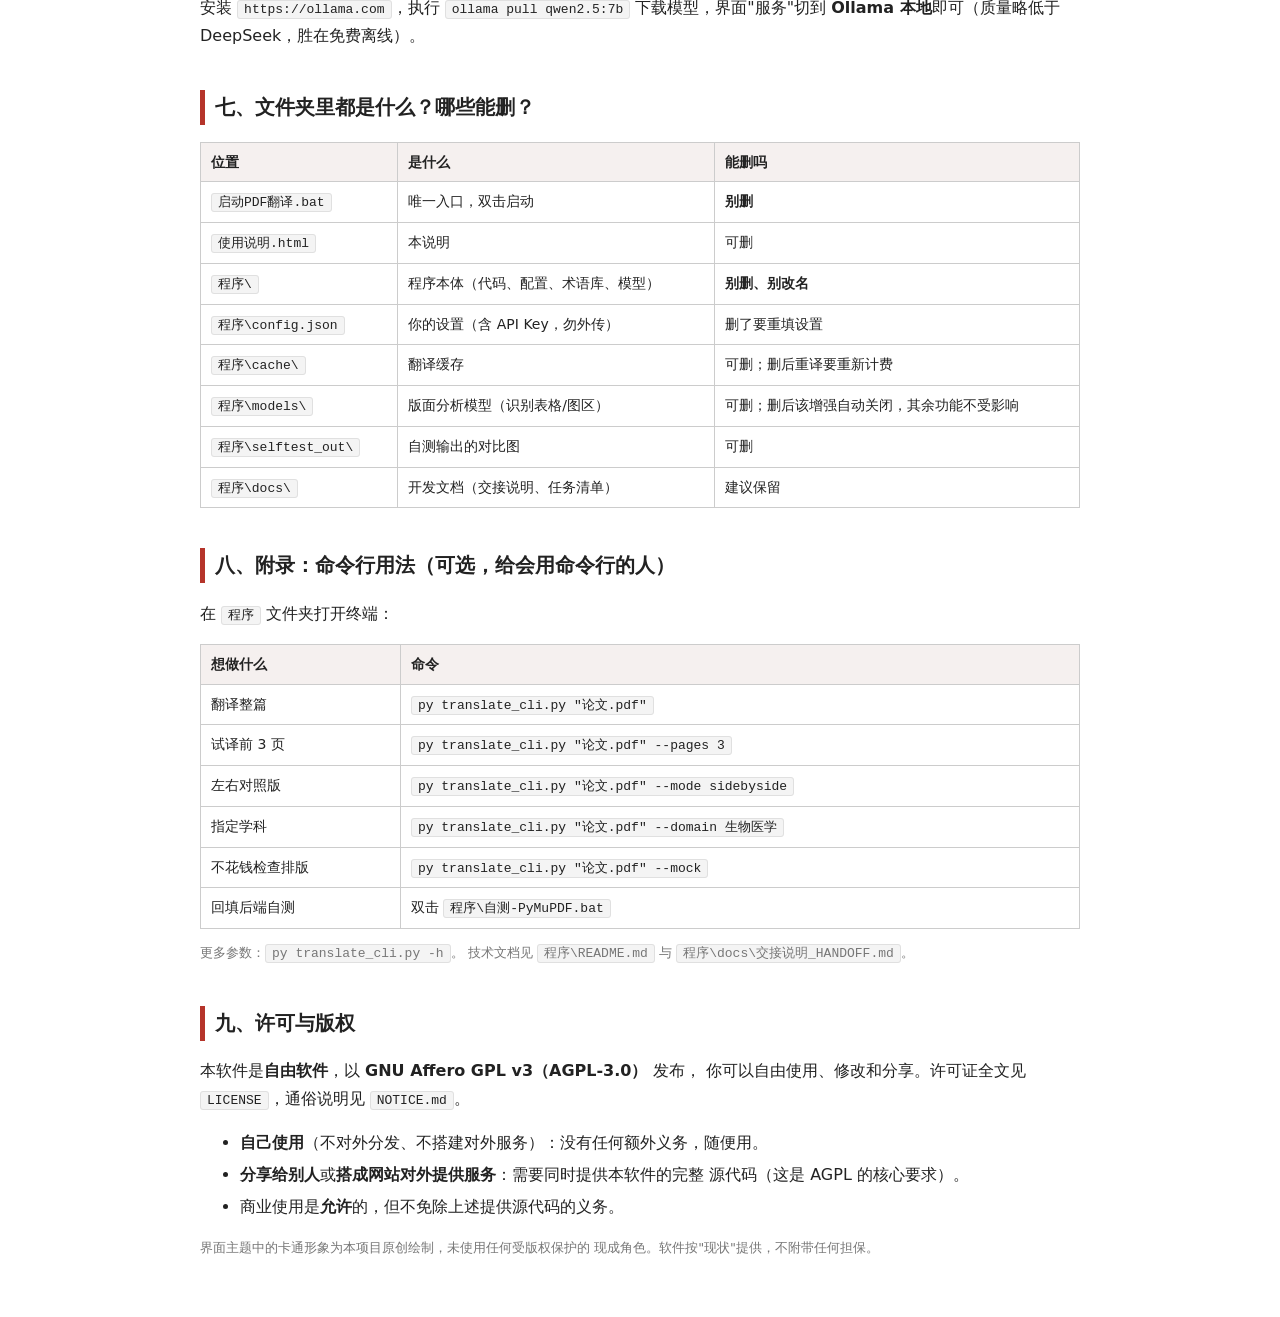
==== commit 9050af03: "Markdown / TXT / SRT 支持（A4） 新增 src/text_translator.py： - Markdown：代码块（围栏/缩进）、行内代码、链接与图片地址、数学、HTML   " ====
--- a/使用说明.html
+++ b/使用说明.html
@@ -31,10 +31,11 @@
 <body>
 
 <h1>PDF 论文翻译工具 · 使用说明</h1>
-<p>把<b>英文文档</b>翻译成<b>中文</b>，支持 <b>PDF</b> 与 <b>Word（.docx）</b>：
-图片、公式、表格、排版原样保留，译文出现在原文对应的位置；参考文献按学术惯例
-保持原样。支持扫描版 PDF（自动 OCR）。翻译由大模型完成（默认 DeepSeek，
-也可用本地免费模型）。</p>
+<p>把<b>英文文档</b>翻译成<b>中文</b>。支持 <b>PDF</b>、<b>Word（.docx）</b>、
+<b>Markdown</b>、<b>纯文本</b>、<b>SRT 字幕</b>：图片、公式、表格、排版原样
+保留，译文出现在原文对应的位置；参考文献按学术惯例保持原样，代码块与链接
+地址绝不会被改动。支持扫描版 PDF（自动 OCR）。翻译由大模型完成（默认
+DeepSeek，也可用本地免费模型）。</p>
 
 <h2>一、第一次使用（只需三步）</h2>
 <div class="step"><b class="n">第 1 步</b>双击 <span class="path">启动PDF翻译.bat</span>。
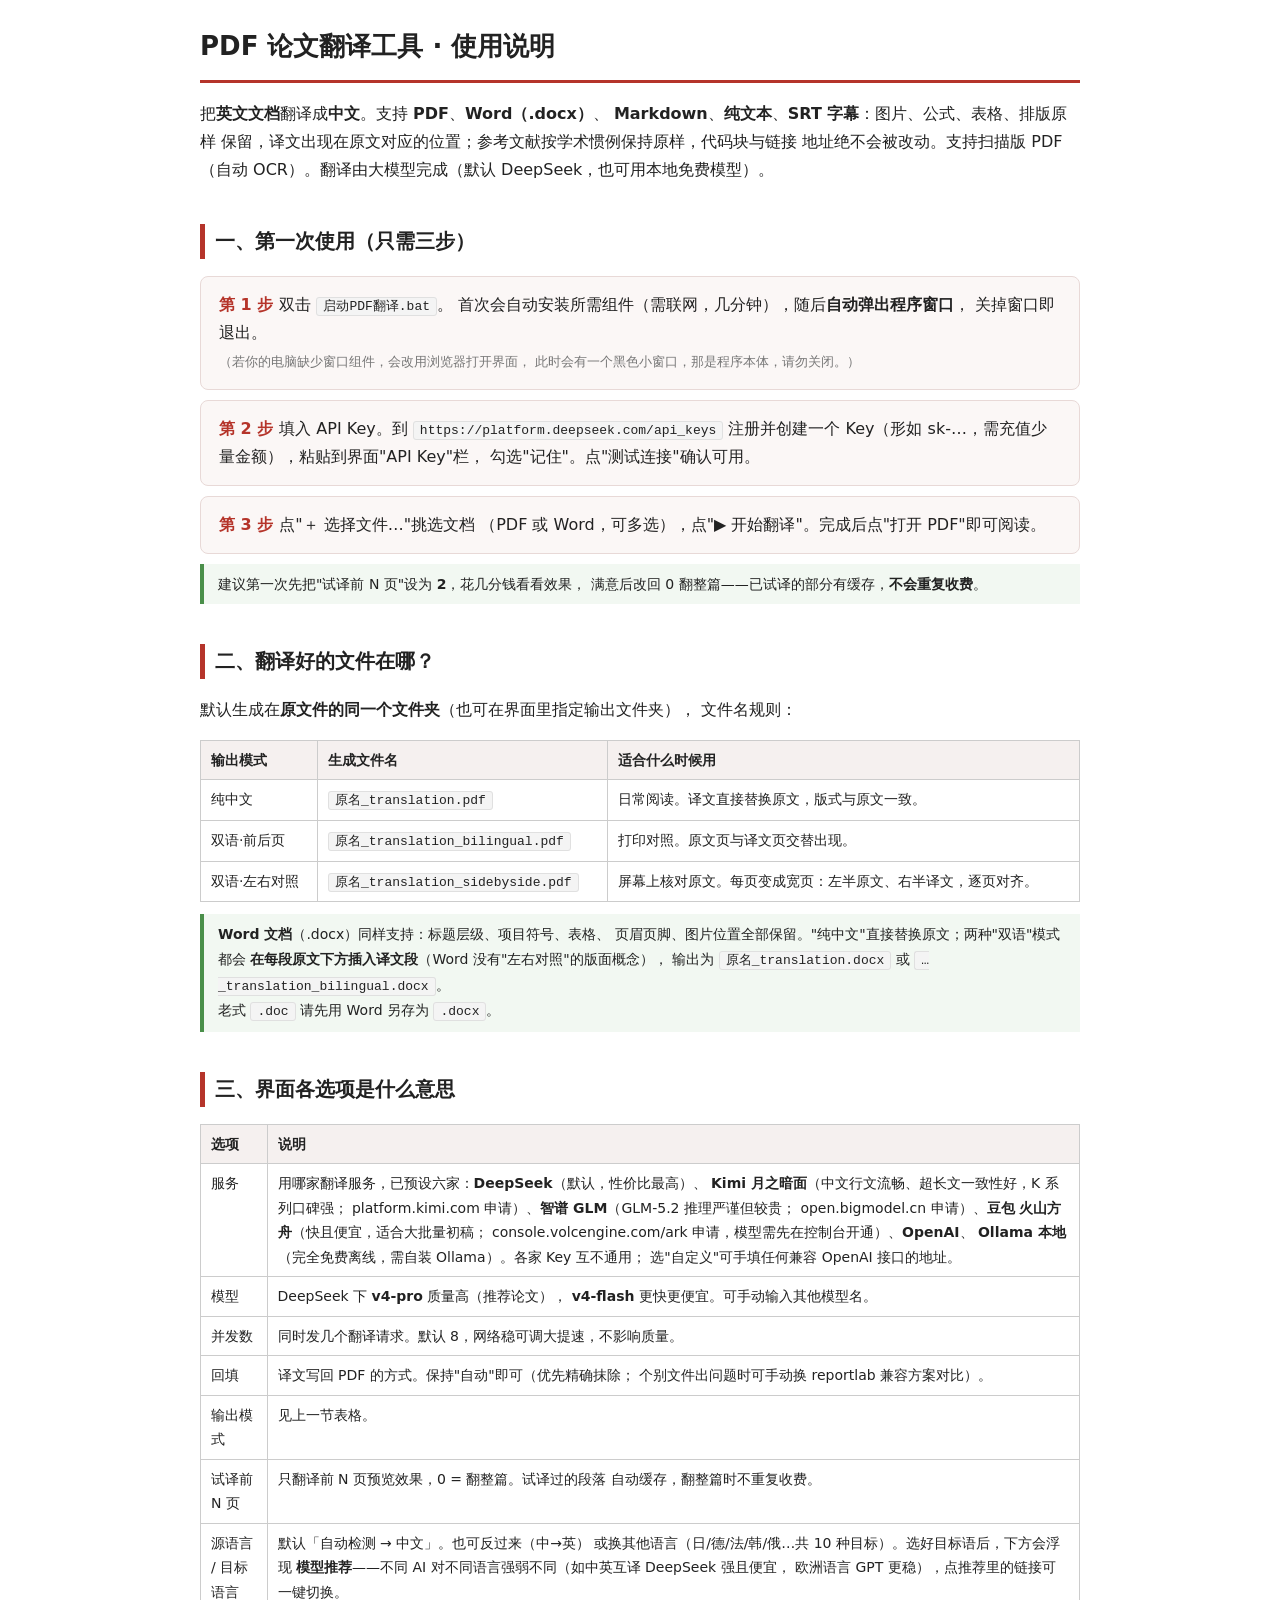
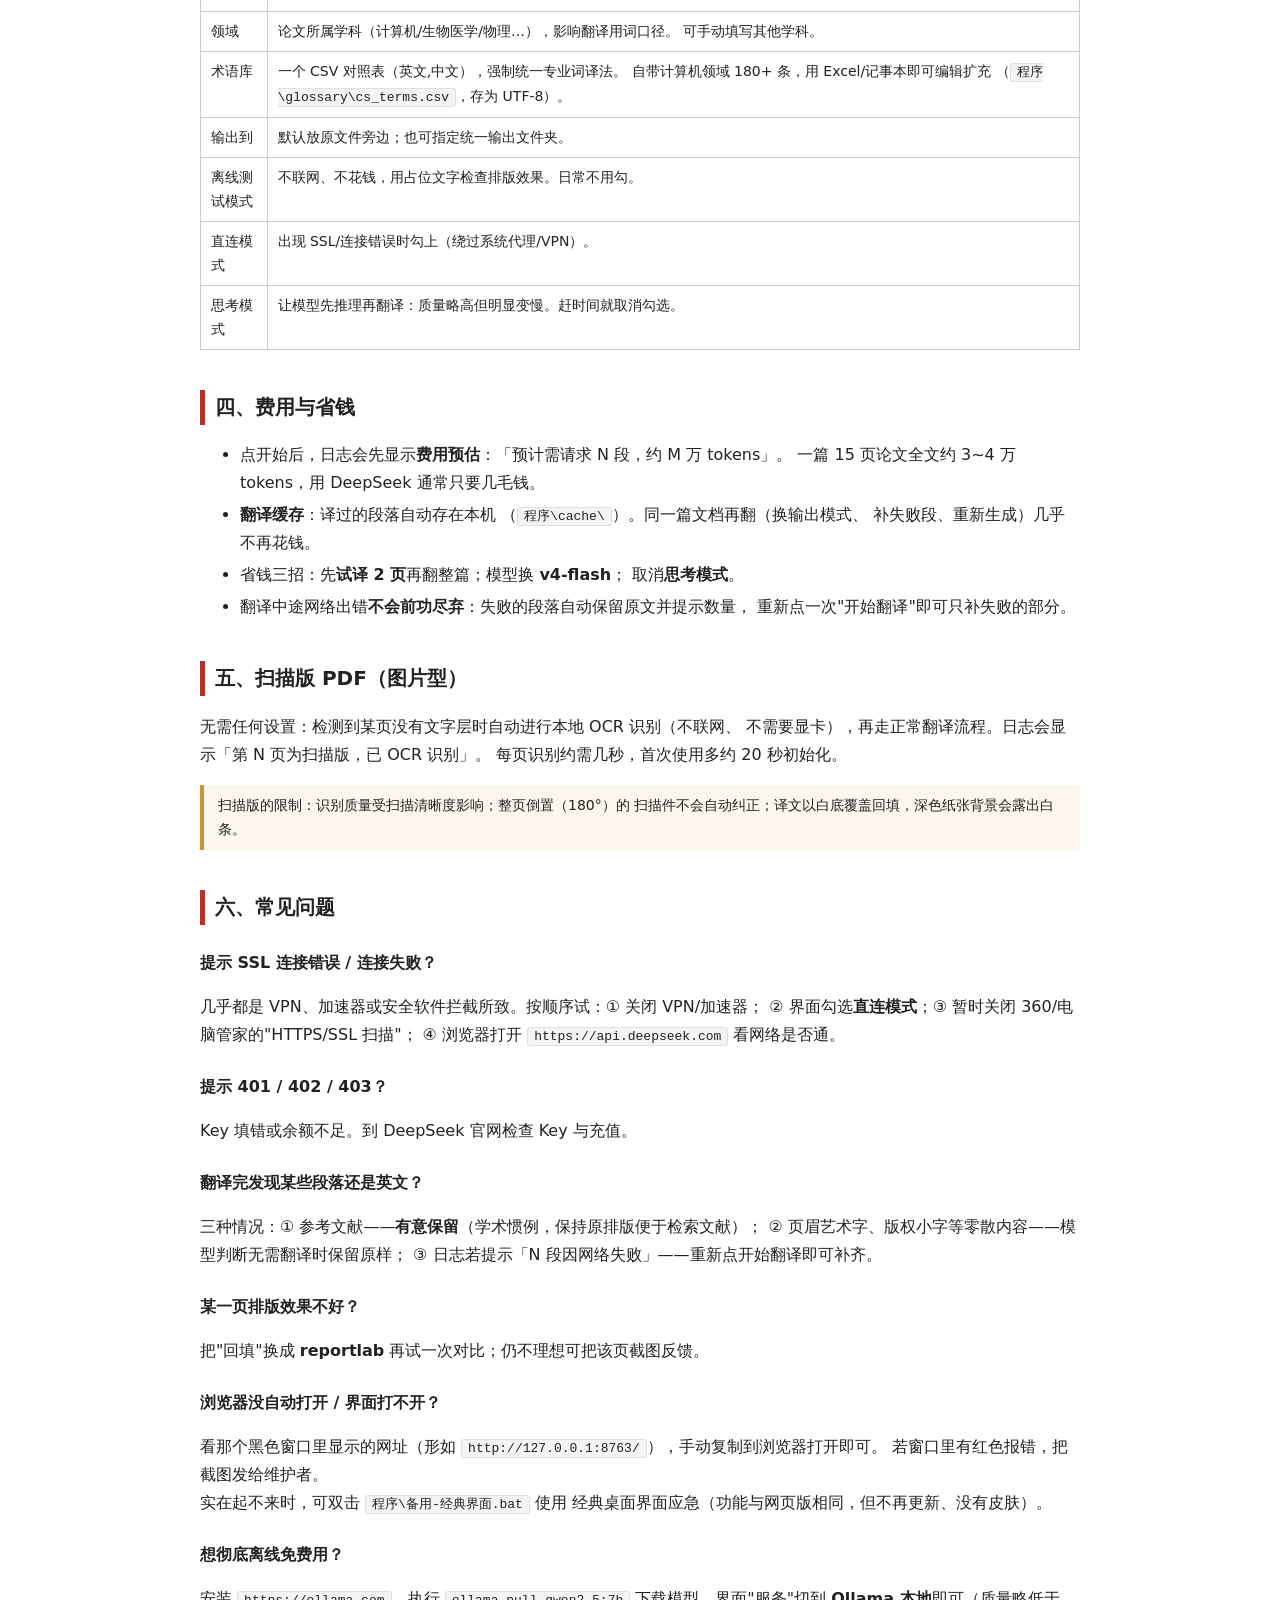
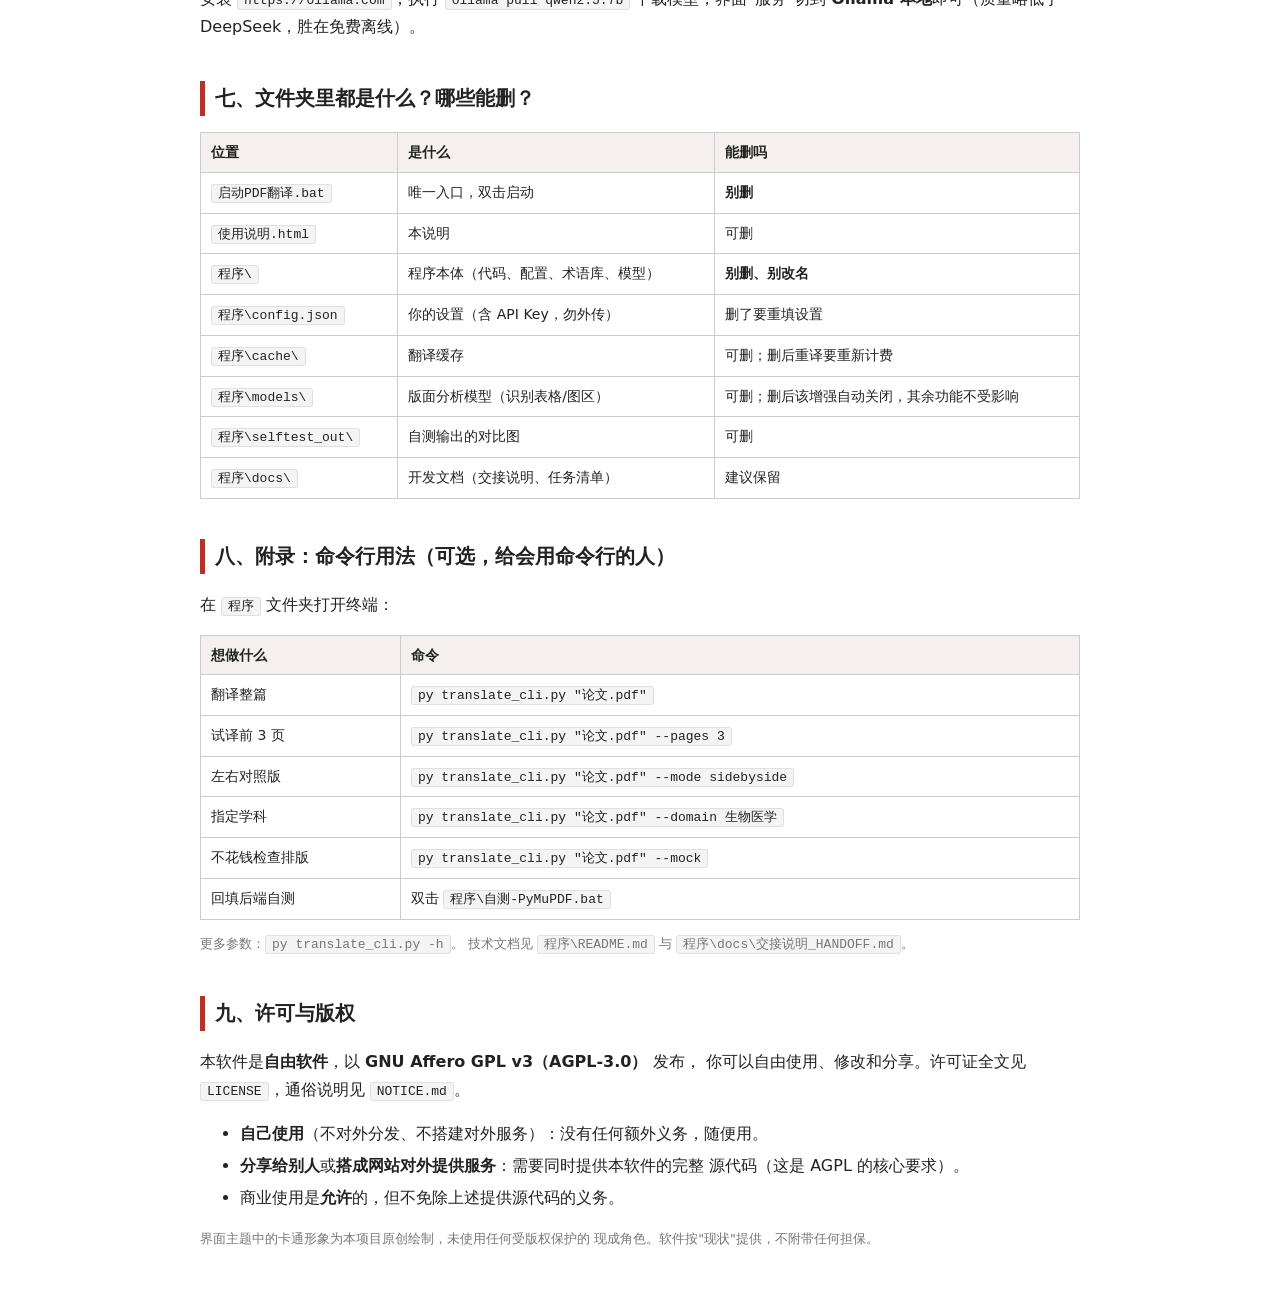
==== commit 72ac8f58: "多语言方向支持（B5）+ 语言→模型推荐 新增 src/languages.py 语言注册中心（源 11 种含自动检测 × 目标 10 种： zh/en/ja/ko/de/fr/es/ru/pt/it" ====
--- a/使用说明.html
+++ b/使用说明.html
@@ -88,6 +88,10 @@
 <tr><td>输出模式</td><td>见上一节表格。</td></tr>
 <tr><td>试译前 N 页</td><td>只翻译前 N 页预览效果，0 = 翻整篇。试译过的段落
 自动缓存，翻整篇时不重复收费。</td></tr>
+<tr><td>源语言 / 目标语言</td><td>默认「自动检测 → 中文」。也可反过来（中→英）
+或换其他语言（日/德/法/韩/俄…共 10 种目标）。选好目标语后，下方会浮现
+<b>模型推荐</b>——不同 AI 对不同语言强弱不同（如中英互译 DeepSeek 强且便宜，
+欧洲语言 GPT 更稳），点推荐里的链接可一键切换。</td></tr>
 <tr><td>领域</td><td>论文所属学科（计算机/生物医学/物理…），影响翻译用词口径。
 可手动填写其他学科。</td></tr>
 <tr><td>术语库</td><td>一个 CSV 对照表（英文,中文），强制统一专业词译法。
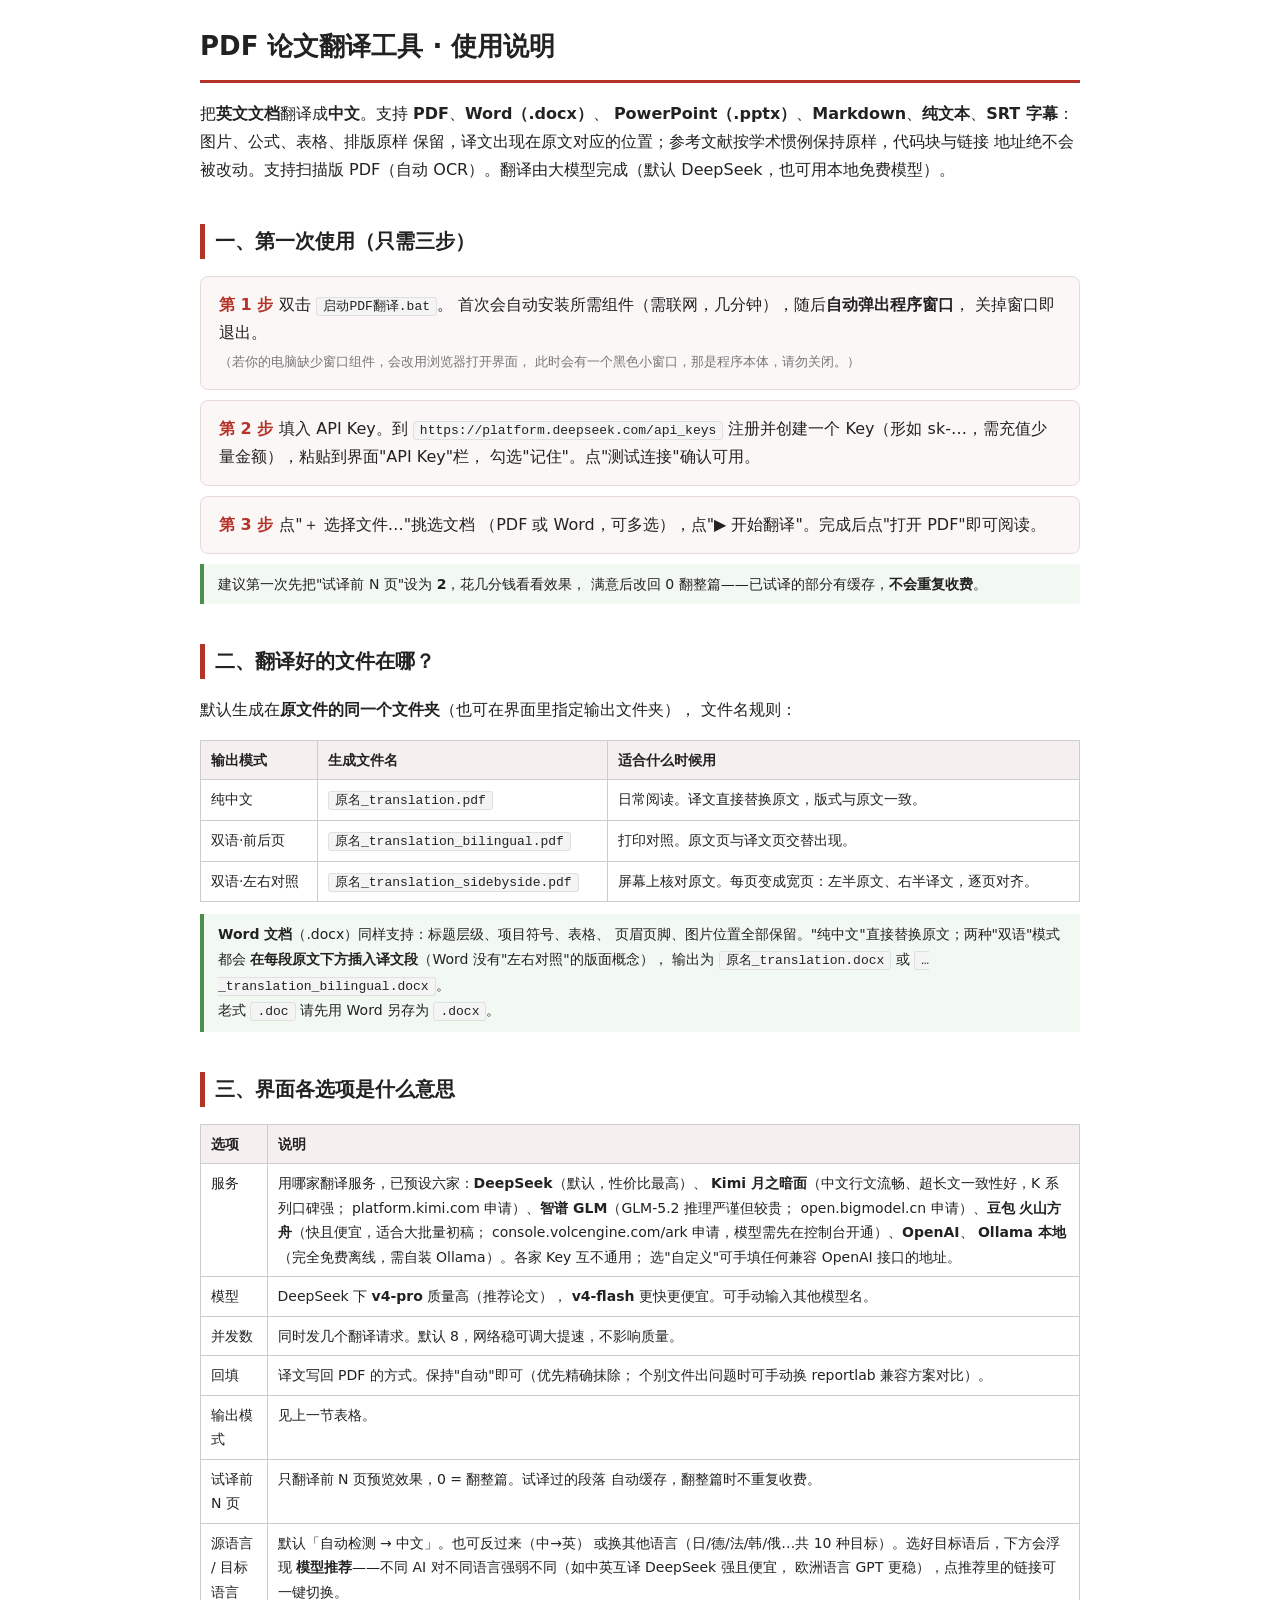
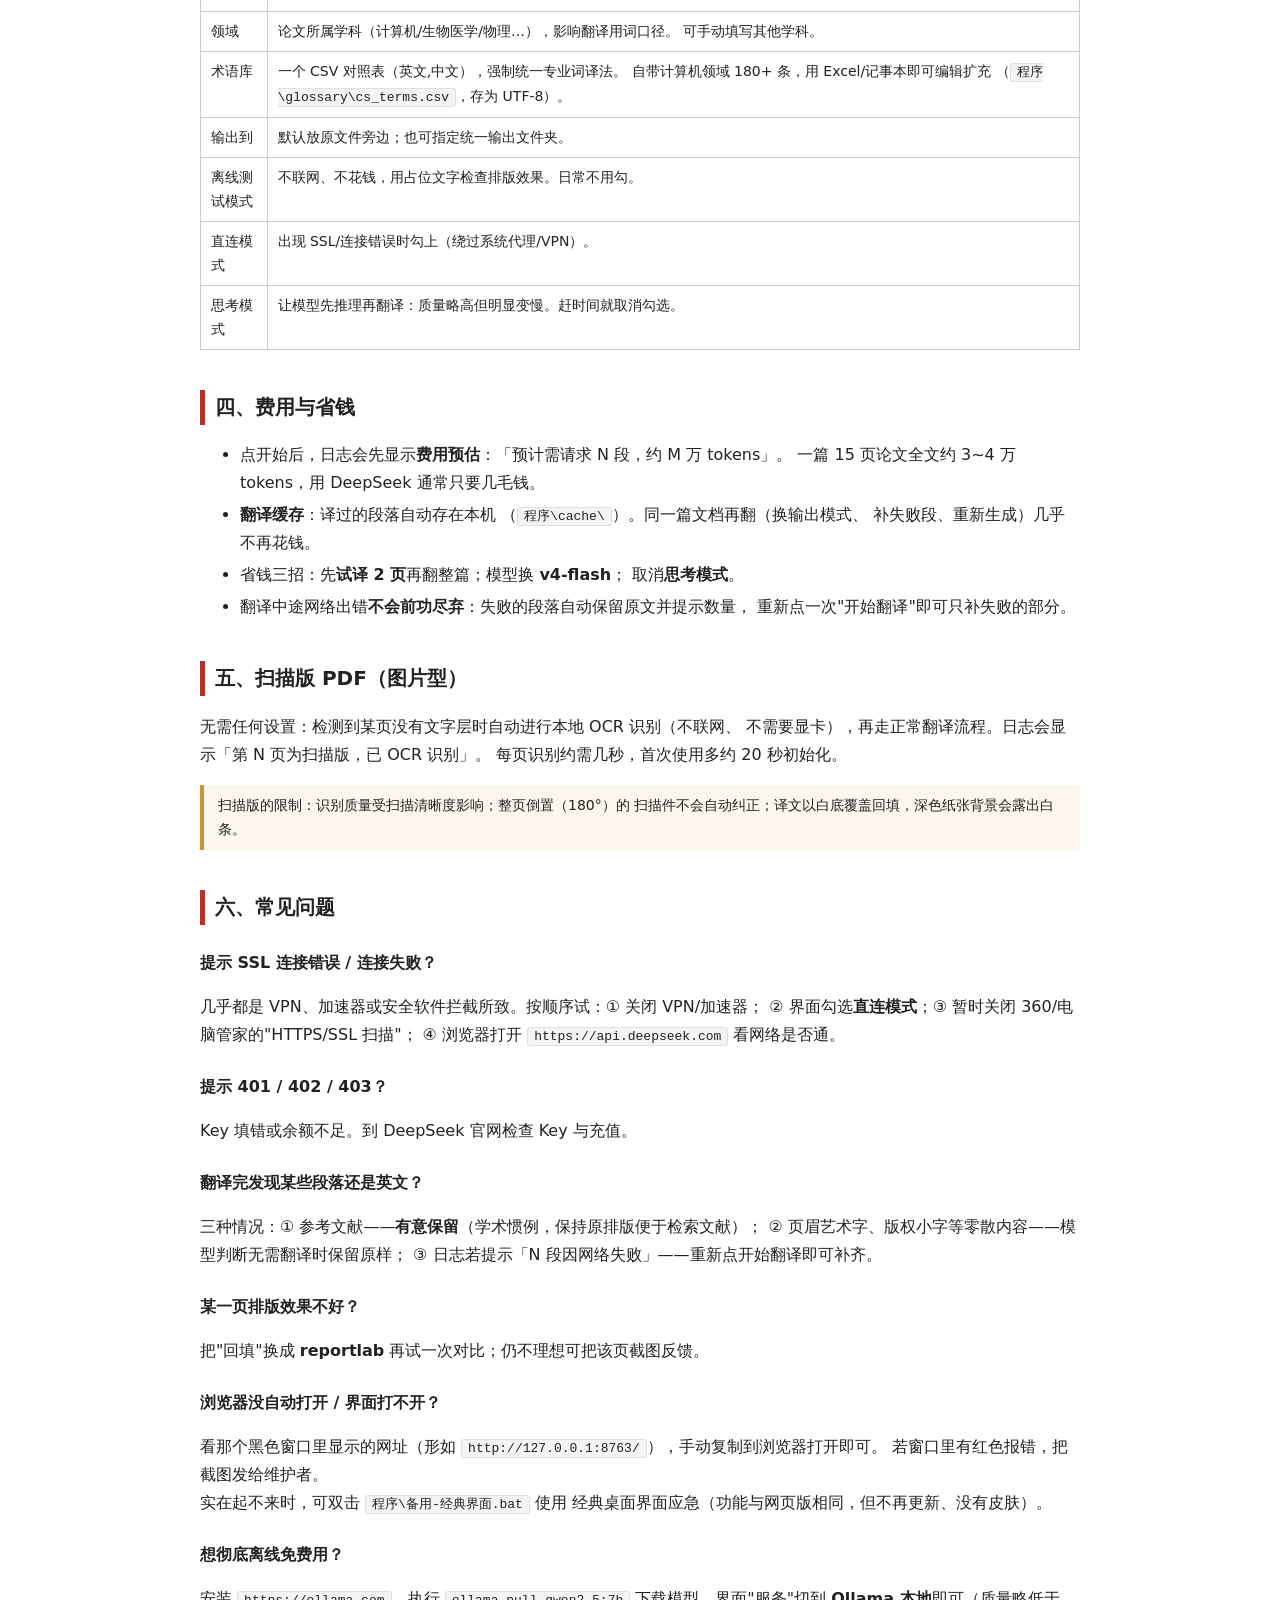
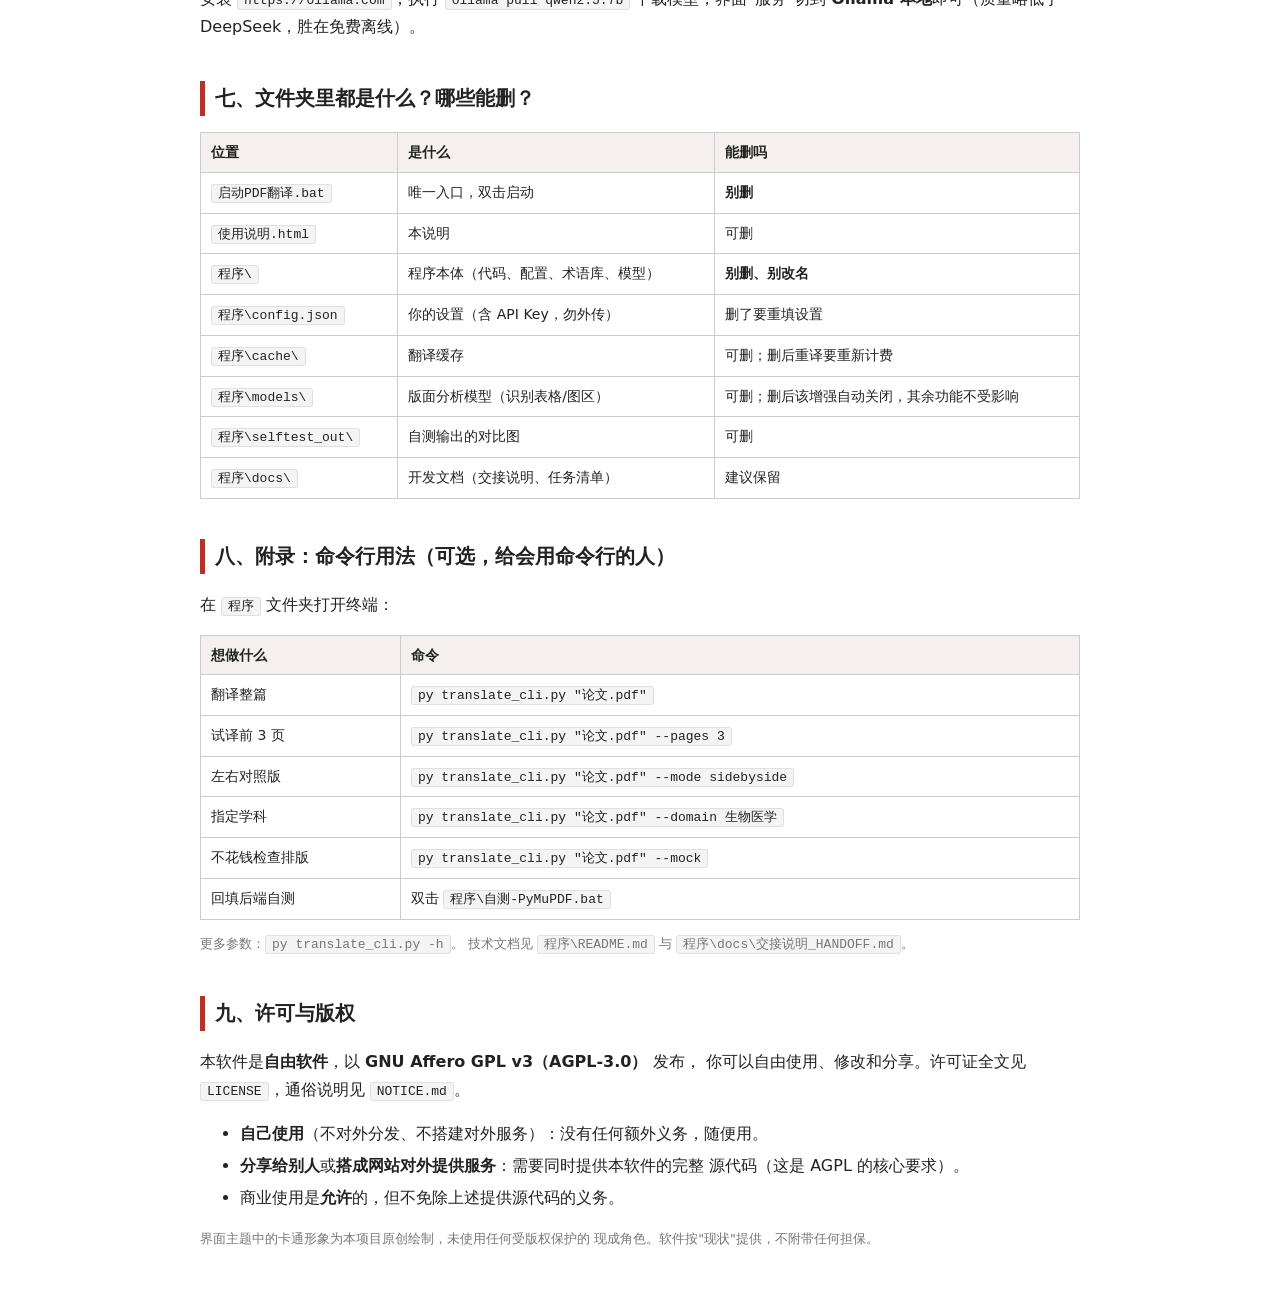
==== commit a0630628: "PowerPoint (.pptx) 翻译支持（A3） 新增 src/pptx_translator.py（python-pptx，MIT 许可）： - 按 run 就地替换文字，字体/颜色/位置/字" ====
--- a/使用说明.html
+++ b/使用说明.html
@@ -32,7 +32,7 @@
 
 <h1>PDF 论文翻译工具 · 使用说明</h1>
 <p>把<b>英文文档</b>翻译成<b>中文</b>。支持 <b>PDF</b>、<b>Word（.docx）</b>、
-<b>Markdown</b>、<b>纯文本</b>、<b>SRT 字幕</b>：图片、公式、表格、排版原样
+<b>PowerPoint（.pptx）</b>、<b>Markdown</b>、<b>纯文本</b>、<b>SRT 字幕</b>：图片、公式、表格、排版原样
 保留，译文出现在原文对应的位置；参考文献按学术惯例保持原样，代码块与链接
 地址绝不会被改动。支持扫描版 PDF（自动 OCR）。翻译由大模型完成（默认
 DeepSeek，也可用本地免费模型）。</p>
